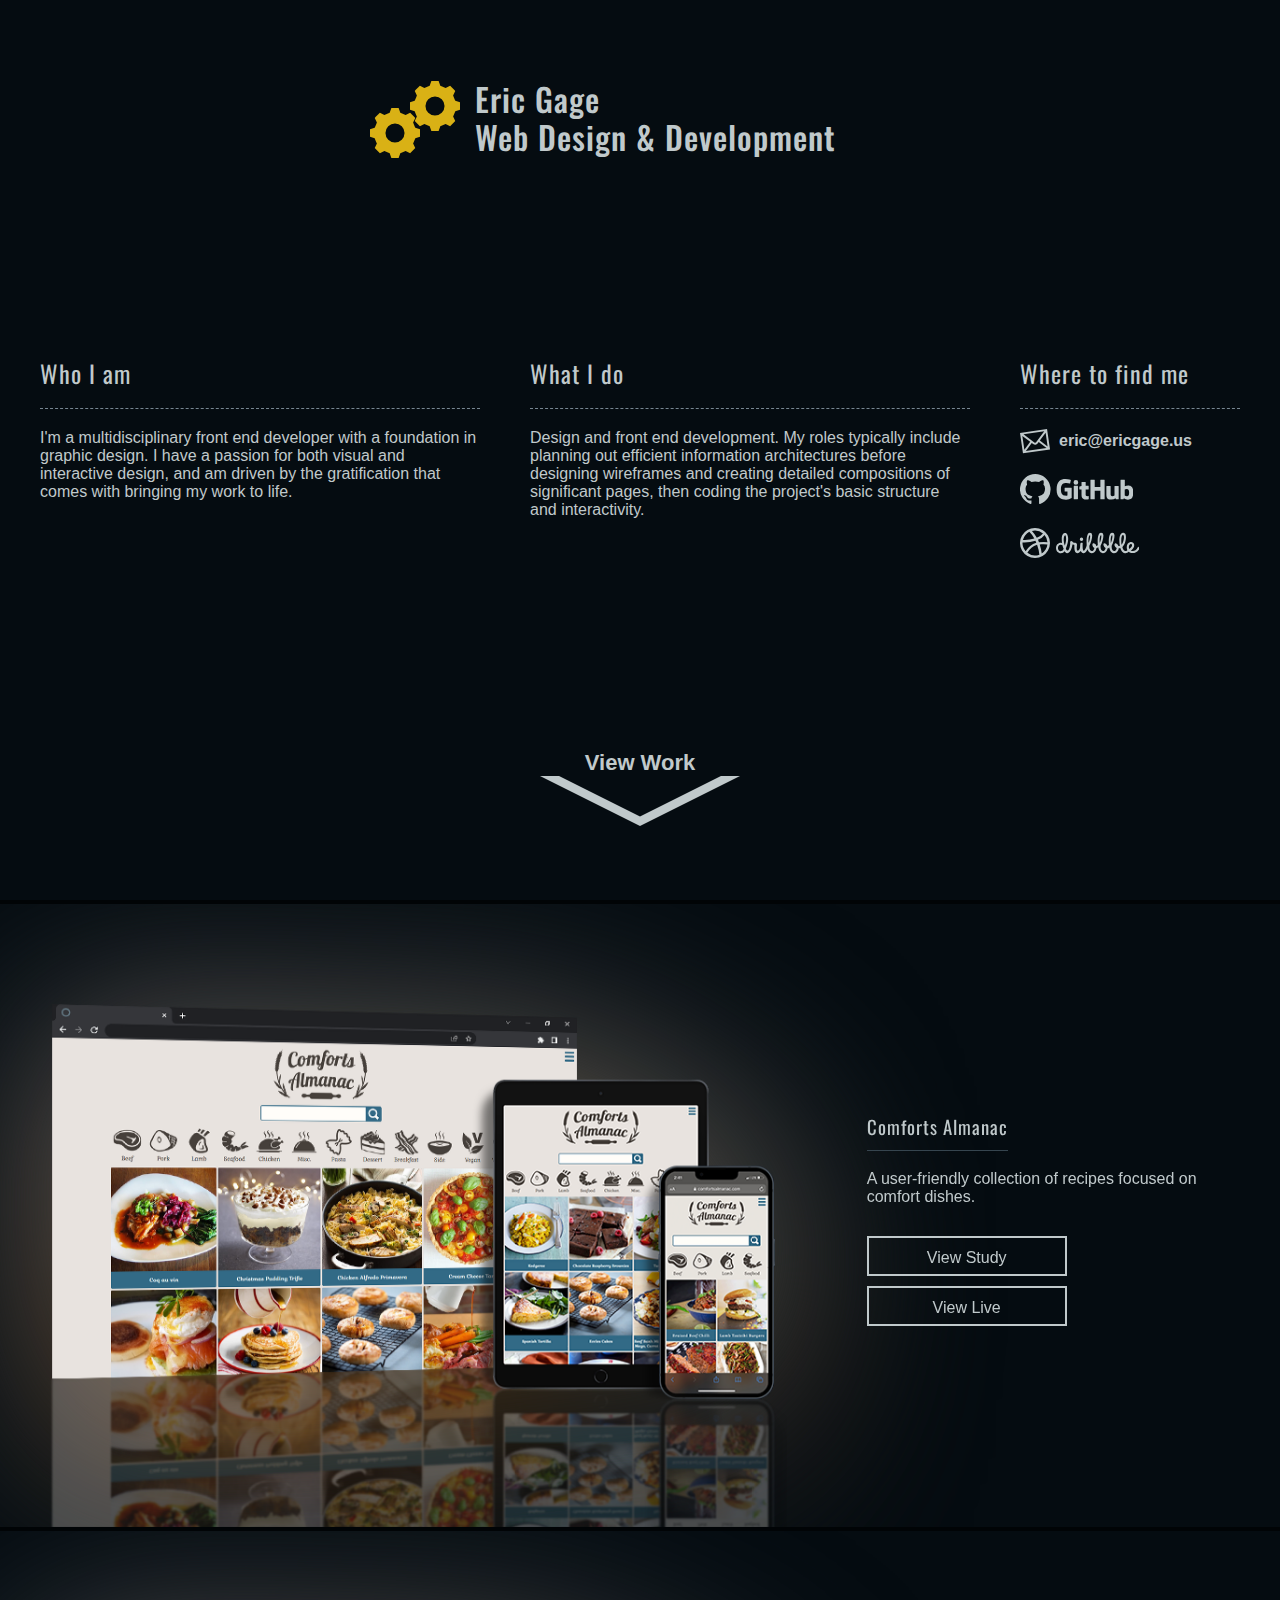
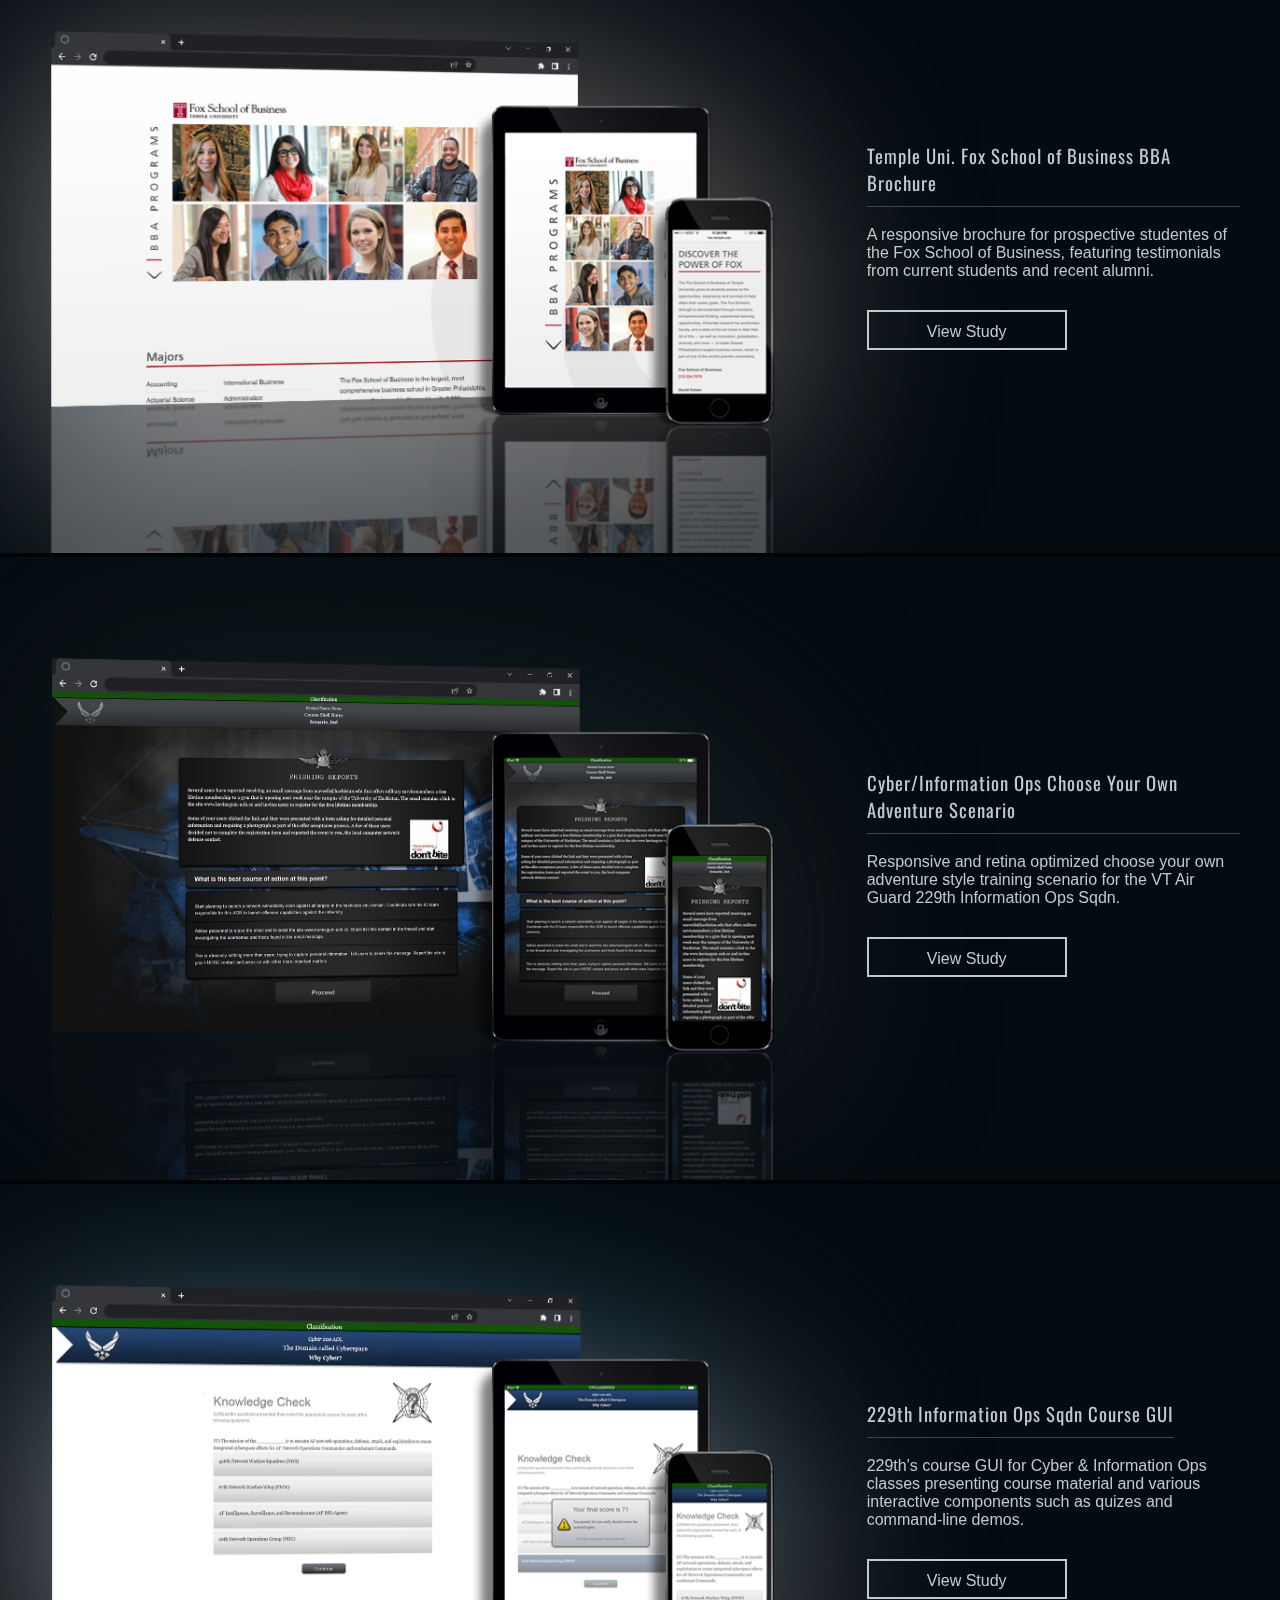
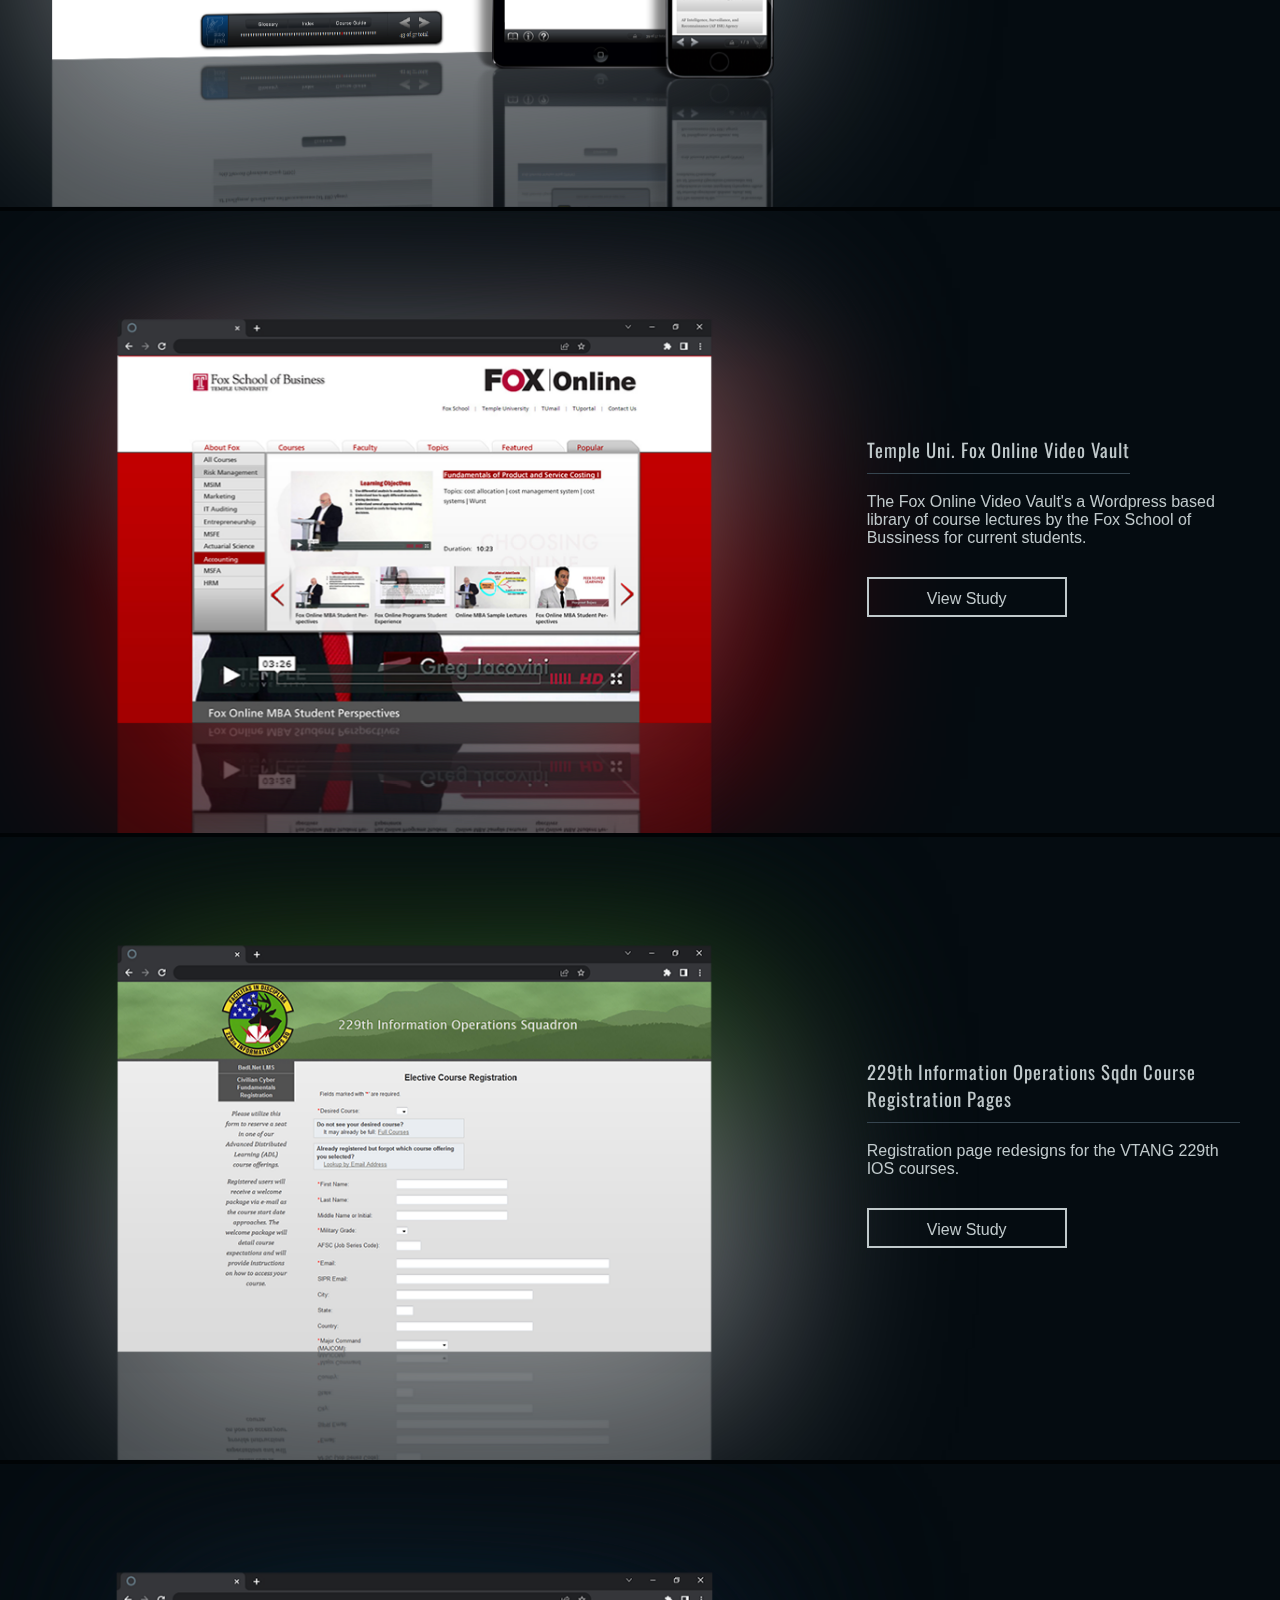
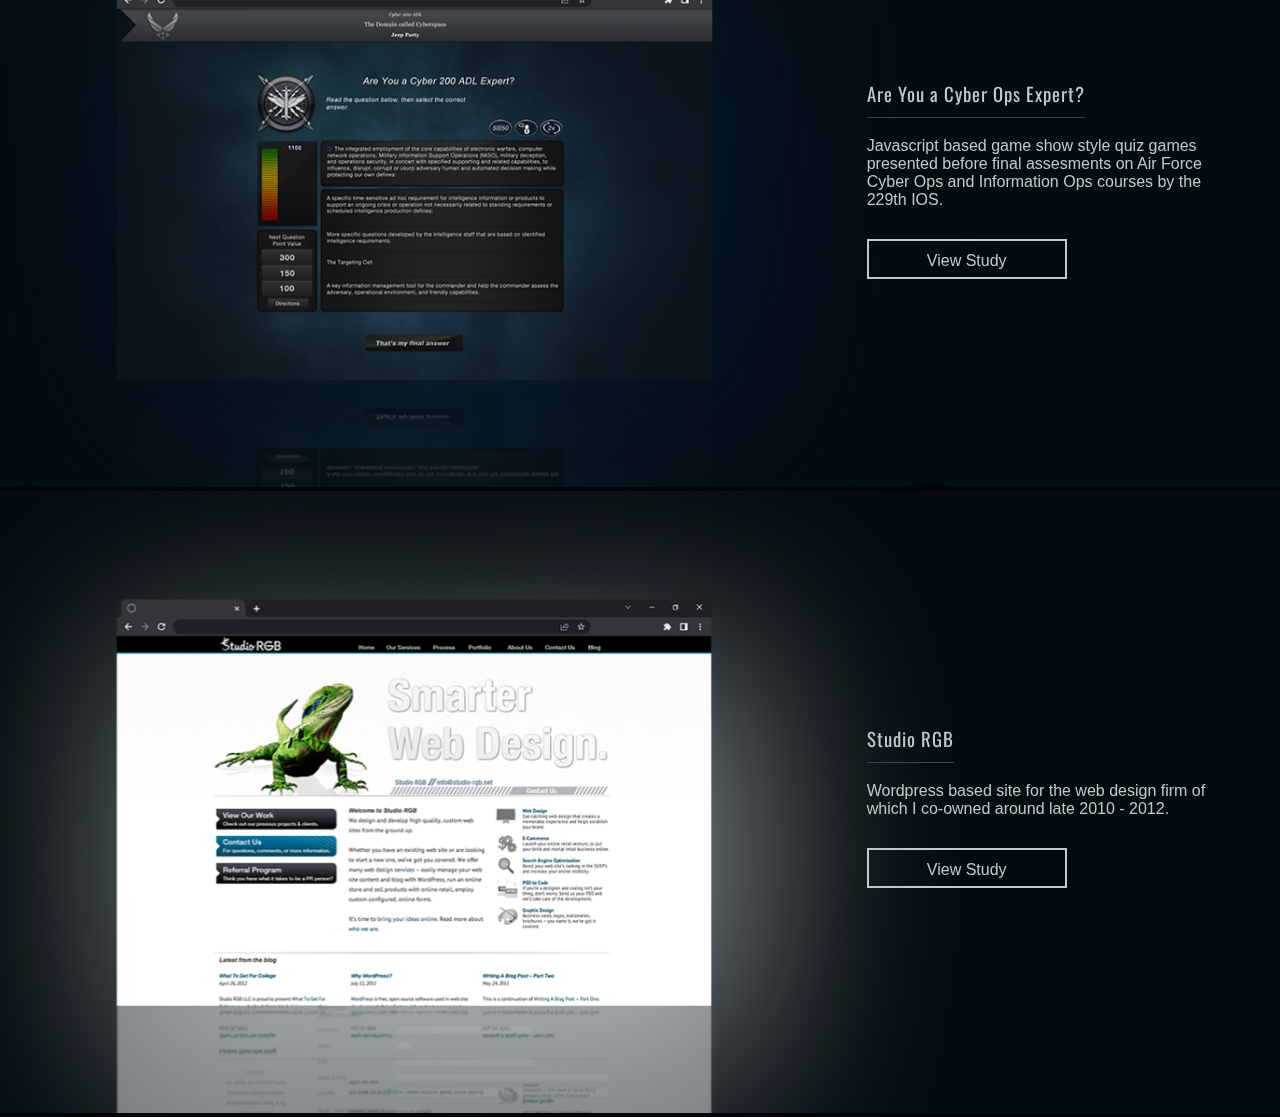
==== index.html @ 97e51f41 "various minor css" ====
<!DOCTYPE html>
<html lang="en">
    <head>
        <meta charset="UTF-8">
        <title>Eric Gage - UI Design & Development</title>
        <meta name="description" content="UI Design & Development">
        <link rel="stylesheet" href="styles.css">
        <meta name="viewport" content="width=device-width">
        <link rel="preconnect" href="https://fonts.googleapis.com">
        <link rel="preconnect" href="https://fonts.gstatic.com" crossorigin>
        <link href="https://fonts.googleapis.com/css2?family=Oswald:wght@400;500&Poppins:ital,wght@0,100;0,200;0,300;0,400;0,500;0,600;0,700;0,800;0,900;1,100;1,200;1,300;1,400;1,500;1,600;1,700;1,800;1,900&family=Yantramanav:wght@100;300;400&display=swap" rel="stylesheet">
    </head>
    <body class="home">
        <div class="header">
            <a href="index.html">
                <svg class="gear" xmlns="http://www.w3.org/2000/svg" viewBox="0 0 60 60"><path class="gear_A" d="M54.38,23.63c-1.05-2.54-1.59-3.82-2.64-6.36l2.56-5.39c-3.08-3.09-3.09-3.1-6.18-6.18L42.73,8.26,36.37,5.62,34.37,0H25.63l-2,5.62L17.27,8.26,11.88,5.7C8.79,8.78,8.78,8.79,5.7,11.88l2.56,5.39c-1,2.54-1.59,3.82-2.64,6.36L0,25.63v8.74l5.62,2c1,2.54,1.59,3.82,2.64,6.36L5.7,48.12l6.18,6.18,5.39-2.56,6.36,2.64,2,5.62h8.74l2-5.62,6.36-2.64,5.39,2.56,6.18-6.18-2.56-5.39c1-2.54,1.59-3.82,2.64-6.36l5.62-2V25.63ZM30,41.45A11.45,11.45,0,1,1,41.45,30,11.45,11.45,0,0,1,30,41.45Z"/></svg>
                <svg class="gear" xmlns="http://www.w3.org/2000/svg" viewBox="0 0 60 60"><path class="gear_B" d="M54.38,23.63c-1.05-2.54-1.59-3.82-2.64-6.36l2.56-5.39c-3.08-3.09-3.09-3.1-6.18-6.18L42.73,8.26,36.37,5.62,34.37,0H25.63l-2,5.62L17.27,8.26,11.88,5.7C8.79,8.78,8.78,8.79,5.7,11.88l2.56,5.39c-1,2.54-1.59,3.82-2.64,6.36L0,25.63v8.74l5.62,2c1,2.54,1.59,3.82,2.64,6.36L5.7,48.12l6.18,6.18,5.39-2.56,6.36,2.64,2,5.62h8.74l2-5.62,6.36-2.64,5.39,2.56,6.18-6.18-2.56-5.39c1-2.54,1.59-3.82,2.64-6.36l5.62-2V25.63ZM30,41.45A11.45,11.45,0,1,1,41.45,30,11.45,11.45,0,0,1,30,41.45Z"/></svg>
                <h1>Eric Gage <br>Web Design &amp; Development</h1>
            </a>
        </div>
        <div class="initial-view">
            <div class="intro">
                <div>
                    <h2>Who I am</h2>
                    <p>I'm a multidisciplinary front end developer with a foundation in graphic design. I have a passion for both visual and interactive design, and am driven by the gratification that comes with bringing my work to life.</p>
                </div>
                <div>
                    <h2>What I do</h2>
                    <p>Design and front end development. My roles typically include planning out efficient information architectures before designing wireframes and creating detailed compositions of significant pages, then coding the project's basic structure and interactivity.</p>
                </div>
                <div class="contact">
                    <h2>Where to find me</h2>
                    <a href="#" class="mail-link"><svg class="mail-icon" xmlns="http://www.w3.org/2000/svg" viewBox="0 0 49.86 40.42"><path d="M50,38.7,5.05,45.24.12,11.35,45.05,4.82,50,38.7ZM9.91,41.33l34.29-5-13-9.91-1.83,2.46a5.18,5.18,0,0,1-3.43,2h0a5.21,5.21,0,0,1-3.86-1L19.61,28,9.91,41.33ZM4,16.27,7.4,39.4l9.68-13.27L4,16.27Zm29.08,7.61,12.94,9.89L42.73,10.91l-9.61,13ZM5.9,13.71,24,27.4a2,2,0,0,0,1.51.34h0A2,2,0,0,0,26.87,27L40.44,8.69l-34.54,5Z" transform="translate(-0.12 -4.82)"/></svg><span>eric@ericgage.us</span></a>
                    <a href=""#><svg class="github-icon" xmlns="http://www.w3.org/2000/svg" viewBox="0 0 185.72 49.17"><path class="cls-1" d="M84.21,22.55H73.65a.49.49,0,0,0-.49.5v5.16a.5.5,0,0,0,.49.5h4.12v6.41a12.25,12.25,0,0,1-3.48.32c-3,0-7.24-1.1-7.24-10.38s4.39-10.49,8.52-10.49a16.81,16.81,0,0,1,6.08.93.5.5,0,0,0,.59-.48l1.18-5a.45.45,0,0,0-.19-.39C82.83,9.36,80.41,8,74.29,8,67.23,8,60,11,60,25.43S68.28,42,75.26,42a17.21,17.21,0,0,0,9.29-2.47.43.43,0,0,0,.16-.37V23.05A.5.5,0,0,0,84.21,22.55Z"/><path class="cls-1" d="M138.66,9.73a.49.49,0,0,0-.49-.5h-5.95a.49.49,0,0,0-.49.5V21.22h-9.27V9.73a.49.49,0,0,0-.49-.5h-6a.49.49,0,0,0-.49.5V40.86a.49.49,0,0,0,.49.49h6a.49.49,0,0,0,.49-.49V27.54h9.27V40.86a.49.49,0,0,0,.49.49h6a.49.49,0,0,0,.49-.49Z"/><path class="cls-1" d="M95.44,13.81a3.84,3.84,0,1,0-3.84,3.88A3.85,3.85,0,0,0,95.44,13.81Z"/><path class="cls-1" d="M95,34.29V19.92a.49.49,0,0,0-.49-.49H88.59a.56.56,0,0,0-.51.55V40.56c0,.61.37.79.86.79h5.34c.59,0,.73-.29.73-.79Z"/><path class="cls-1" d="M161.27,19.47h-5.9a.5.5,0,0,0-.49.5V35.23a6.66,6.66,0,0,1-3.63,1.1c-2.13,0-2.7-1-2.7-3V20a.5.5,0,0,0-.49-.5h-6a.5.5,0,0,0-.49.5V34.29c0,6.19,3.45,7.7,8.2,7.7a13.84,13.84,0,0,0,7-2.15,11.77,11.77,0,0,0,.22,1.27.51.51,0,0,0,.43.27l3.81,0a.49.49,0,0,0,.49-.49V20A.5.5,0,0,0,161.27,19.47Z"/><path class="cls-1" d="M177.4,18.77a11.07,11.07,0,0,0-5.63,1.5V9.73a.49.49,0,0,0-.49-.5h-6a.49.49,0,0,0-.49.5V40.86a.49.49,0,0,0,.49.49h4.14a.5.5,0,0,0,.44-.26,10.17,10.17,0,0,0,.25-1.44A10.64,10.64,0,0,0,177.19,42c5.42,0,8.53-2.75,8.53-12.35S180.76,18.77,177.4,18.77Zm-2.33,17.54a7.05,7.05,0,0,1-3.43-1V25.46a7.86,7.86,0,0,1,3.05-1c2.13-.19,4.17.45,4.17,5.52C178.86,35.34,177.94,36.4,175.07,36.31Z"/><path class="cls-1" d="M112.11,19.42h-4.46V13.53c0-.23-.11-.34-.37-.34h-6.08q-.36,0-.36.33v6.1l-3.26.79a.5.5,0,0,0-.35.48v3.82a.49.49,0,0,0,.49.5h3.12v9.21c0,6.84,4.79,7.51,8,7.51a13.48,13.48,0,0,0,3.54-.58.46.46,0,0,0,.28-.45V36.69a.5.5,0,0,0-.5-.49c-.26,0-.92.1-1.61.1-2.19,0-2.93-1-2.93-2.34V25.21h4.46a.49.49,0,0,0,.49-.5V19.92A.49.49,0,0,0,112.11,19.42Z"/><path class="cls-2" d="M25,0a25.23,25.23,0,0,0-7.91,49.12c1.24.25,1.7-.55,1.7-1.21s0-2.59,0-4.68c-7,1.51-8.41-3-8.41-3-1.12-2.92-2.78-3.67-2.78-3.67C5.3,35,7.75,35,7.75,35A5.26,5.26,0,0,1,11.6,37.6c2.24,3.84,5.84,2.75,7.29,2.09a5.38,5.38,0,0,1,1.57-3.38c-5.55-.59-11.39-2.76-11.39-12.44a9.89,9.89,0,0,1,2.57-6.76,9.15,9.15,0,0,1,.25-6.68S14,9.76,18.76,13a24,24,0,0,1,12.51,0c4.77-3.26,6.88-2.59,6.88-2.59a9.15,9.15,0,0,1,.25,6.68A9.66,9.66,0,0,1,41,23.87c0,9.68-5.84,11.81-11.44,12.44A5.94,5.94,0,0,1,31.23,41c0,3.38,0,6.09,0,6.93,0,.66.46,1.46,1.7,1.21A25.23,25.23,0,0,0,25,0Z"/></svg></a>
                    <a href="#"><svg class="dribbble-icon" xmlns="http://www.w3.org/2000/svg" viewBox="0 0 199.16 50"><path d="M197.69,31.54c-.43-.31-.77-.35-1.05.24-4.85,10.49-13,5.25-12.2,5.71,1.82-.83,6.58-4.64,5.86-9.92-.43-3.22-3.19-4.65-6.14-4.13-5.13.89-7,6.42-6,11.32a9.42,9.42,0,0,0,.77,2.21c-5.78,4.72-8.09-4.21-8.36-5.28,0-.06,4.48-3.79,5.73-12.7,1.31-9.32-1.67-11-4.71-11-5.64.1-7.16,11.87-5.12,21.67a6.13,6.13,0,0,1-2.25.53c-.92-2.9-4.86-5.44-5.89-4.46-2.57,2.45.63,7.24,2.89,7.61-1.35,8.35-9.83,6.28-8.25-4.17,2.75-5.12,4.86-12.75,4.47-17.34a3.88,3.88,0,0,0-4.06-3.71c-5.23.21-5.8,12-5.19,20.33a4.33,4.33,0,0,1-2.47,1.62c-.5-2.81-5-5.65-6.11-4.28-2,2.54,1.47,7.08,3.11,7.39-1.35,8.34-9.83,6.28-8.25-4.18,2.76-5.11,4.86-12.73,4.49-17.32A3.89,3.89,0,0,0,134.85,8c-5.24.21-5.8,12-5.19,20.33A4.26,4.26,0,0,1,127.1,30c-.07-3.66-4.63-5.32-5.73-4.16-1.94,2.08.45,6.35,2.67,7.39-1.36,8.34-9.83,6.28-8.26-4.18,2.75-5.11,4.87-12.74,4.48-17.34A3.86,3.86,0,0,0,116.21,8c-5.23.21-5.65,12.57-5,20.93-1.72,7.39-7.51,16.61-6.75-1.88.07-1.29.15-1.78-.49-2.27s-1.59-.2-2.19-.18-.92.46-1.07,1.1a28.36,28.36,0,0,0-.5,5.5,9.79,9.79,0,0,1-.52,2.93c-.4,1.42-2.67,4-3.91,3.56-1.73-.6-1.16-5.46-.84-8.81.27-2.64-.59-3.82-2.79-4.25A27,27,0,0,1,88.69,24c-1.28-.41-1.56-2.82-4.27-2-1.49.44-.54,3.58-.89,5.92-1.76,11.46-5.4,11.77-7.1,6.21,7.62-18.68,2.19-26-1-26S68.37,10.34,70,24.91a5.22,5.22,0,0,0-1.87-.34c-4.8,0-8.09,3.88-8.09,8.68S63.29,42,68.1,42a7.59,7.59,0,0,0,6.35-3.28c1,1.41,2.19,3.31,4.39,3.23,6.55-.26,8.45-13.69,8.67-14.44.7.1,1.37.31,2,.41,1.07.17,1.16.6,1.13,1.67-.28,9.13,1.4,12.33,5.22,12.33,2.13,0,4-2.1,5.34-3.59,1,2,2.53,3.53,4.62,3.59,5.06.11,7-7.95,6.83-6.89-.13.83,1.64,6.83,6.86,6.86,6.45,0,7.65-7.07,7.79-8.26,0-.21,0-.24,0,0v.08a6.18,6.18,0,0,0,3.11-1.48s1.65,9.77,7.73,9.67c6.32-.12,7.52-6.53,7.67-7.78,0-.26,0-.29,0,0v0c2.44-.89,3.08-1.77,3.08-1.77s1.31,9.58,7.73,9.67c5.73.07,7.86-5.8,7.87-8.25a9.23,9.23,0,0,0,2.71-.61s2.09,8.37,7.95,8.8c2.75.21,4.82-1.55,6-2.35,2.76,2.25,12,5.1,17.78-4.76.84-1.4-.93-3.08-1.25-3.29ZM67.87,38.7c-2.81,0-4.61-2.6-4.61-5.4s1.65-5.4,4.46-5.4a3.76,3.76,0,0,1,3,1c.18.7.68,2.32.93,3.06.33,1,.73,1.83,1.12,2.74A5,5,0,0,1,67.87,38.7ZM74.71,29c-.12-.19-.09-.07-.23-.25a27.57,27.57,0,0,1-1.62-8.08c-.13-4,.54-8.73,2.52-8.73C76.72,11.91,78.14,21.46,74.71,29Zm39.57-4.18c-.31-2.38-.33-13,2.22-12.71C117.91,12.64,115.6,22.67,114.28,24.79Zm18.63,0c-.31-2.38-.32-13,2.22-12.71C136.54,12.64,134.24,22.67,132.91,24.79Zm18.49.15c-.31-2.38-.33-13,2.21-12.71C155,12.78,152.72,22.82,151.4,24.94Zm20.4-13.5c2.34-.24,2.23,10-2.44,16.37C168.75,25.49,167.83,12.24,171.8,11.44Zm9.82,21.93c-.75-3.79,1.19-6.27,3.18-6.54A1.76,1.76,0,0,1,186.7,28c.33,1.59,0,4-4.52,6.94A7,7,0,0,1,181.62,33.37Zm-79.1-11.69a2.88,2.88,0,1,0-2.89-2.88A2.88,2.88,0,0,0,102.52,21.68Z"/><path d="M0,25A24.52,24.52,0,0,1,3.35,12.45a24.82,24.82,0,0,1,9.1-9.1A24.52,24.52,0,0,1,25,0,24.52,24.52,0,0,1,37.55,3.35a24.82,24.82,0,0,1,9.1,9.1A24.52,24.52,0,0,1,50,25a24.52,24.52,0,0,1-3.35,12.55,24.82,24.82,0,0,1-9.1,9.1A24.52,24.52,0,0,1,25,50a24.52,24.52,0,0,1-12.55-3.35,24.82,24.82,0,0,1-9.1-9.1A24.52,24.52,0,0,1,0,25Zm4.15,0A20.17,20.17,0,0,0,9.4,38.75,28.57,28.57,0,0,1,17,29.8a24.88,24.88,0,0,1,10.15-5.35c-.5-1.17-1-2.22-1.45-3.15A60.82,60.82,0,0,1,7.1,24.05c-1.3,0-2.27,0-2.9-.05,0,.13,0,.3,0,.5S4.15,24.87,4.15,25Zm.65-5.15c.73.07,1.82.1,3.25.1A54.86,54.86,0,0,0,23.9,17.7,50.63,50.63,0,0,0,15.55,6.45,20.33,20.33,0,0,0,8.77,12,21.44,21.44,0,0,0,4.8,19.85Zm7.45,21.6a20.43,20.43,0,0,0,20.1,3,73.74,73.74,0,0,0-3.9-16.55A21.29,21.29,0,0,0,19.18,33,28.29,28.29,0,0,0,12.25,41.45ZM19.9,4.85A53.25,53.25,0,0,1,28.05,16.2,25,25,0,0,0,38.3,9,20.27,20.27,0,0,0,25,4.15,19.06,19.06,0,0,0,19.9,4.85Zm10,14.9c.5,1.07,1.07,2.42,1.7,4.05q3.71-.35,8.05-.35,3.1,0,6.15.15a20.09,20.09,0,0,0-4.9-12.1Q37.6,16.35,29.85,19.75ZM32.8,27.3a71.72,71.72,0,0,1,3.45,15.2A20.9,20.9,0,0,0,42.7,36a20.12,20.12,0,0,0,3-8.65q-3.64-.26-6.65-.25C37.22,27.05,35.13,27.13,32.8,27.3Z"/></svg></a>
                </div>
            </div>
            <a class="see-work-btn" href="#projects-container"><span>View Work</span>
                <svg class="arrow" xmlns="http://www.w3.org/2000/svg" viewBox="0 0 200 50"><polygon points="150 15.47 100 40.47 50 15.47 19.06 0 0 0 50 25 100 50 150 25 200 0 180.94 0 150 15.47"/></svg>
            </a>
        </div>
        <div id="projects-container">
            <div class="project-container">
                <div class="project">
                    <div class="project-img-container">
                        <canvas></canvas>
                        <img src="images/thumbs/ca_thumb.png" loading="lazy">
                    </div>
                    <div class="project-details">
                        <h3>Comforts Almanac</h3>
                        <p>A user-friendly collection of recipes focused on comfort dishes.</p>
                        <a href="comforts_almanac.html" class="cta">View Study</a>
                        <a href="#" class="cta">View Live</a>
                    </div>
                </div>
            </div>
            <div class="project-container">
                <div class="project">
                    <div class="project-img-container">
                        <canvas></canvas>
                        <img src="images/thumbs/brochure_thumb.png" loading="lazy">
                    </div>
                    <div class="project-details">
                        <h3>Temple Uni. Fox School of Business BBA Brochure</h3>
                        <p>A responsive brochure for prospective studentes of the Fox School of Business, featuring testimonials from current students and recent alumni.</p>
                        <a href="#" class="cta">View Study</a>
                    </div>
                </div>
            </div>
            <div class="project-container">
                <div class="project">
                    <div class="project-img-container">
                        <canvas></canvas>
                        <img src="images/thumbs/scenario_thumb.png" loading="lazy">
                    </div>
                    <div class="project-details">
                        <h3>Cyber/Information Ops Choose Your Own Adventure Scenario</h3>
                        <p>Responsive and retina optimized choose your own adventure style training scenario for the VT Air Guard 229th Information Ops Sqdn.</p>
                        <a href="#" class="cta">View Study</a>
                    </div>
                </div>
            </div>
            <div class="project-container">
                <div class="project">
                    <div class="project-img-container">
                        <canvas></canvas>
                        <img src="images/thumbs/kc_thumb.png" loading="lazy">
                    </div>
                    <div class="project-details">
                        <h3>229th Information Ops Sqdn Course GUI</h3>
                        <p>229th's course GUI for Cyber &amp; Information Ops classes presenting course material and various interactive components such as quizes and command-line demos.</p>
                        <a href="#" class="cta">View Study</a>
                    </div>
                </div>
            </div>
            <div class="project-container">
                <div class="project">
                    <div class="project-img-container">
                        <canvas></canvas>
                        <img src="images/thumbs/vault_thumb.png" loading="lazy">
                    </div>
                    <div class="project-details">
                        <h3>Temple Uni. Fox Online Video Vault</h3>
                        <p>The Fox Online Video Vault's a Wordpress based library of course lectures by the Fox School of Bussiness for current students.</p>
                        <a href="#" class="cta">View Study</a>
                    </div>
                </div>
            </div>
            <div class="project-container">
                <div class="project">
                    <div class="project-img-container">
                        <canvas></canvas>
                        <img src="images/thumbs/cr_thumb.png" loading="lazy">
                    </div>
                    <div class="project-details">
                        <h3>229th Information Operations Sqdn Course Registration Pages</h3>
                        <p>Registration page redesigns for the VTANG 229th IOS courses.</p>
                        <a href="#" class="cta">View Study</a>
                    </div>
                </div>
            </div>
            <div class="project-container">
                <div class="project">
                    <div class="project-img-container">
                        <canvas></canvas>
                        <img src="images/thumbs/quizgame_thumb.png" loading="lazy">
                    </div>
                    <div class="project-details">
                        <h3>Are You a Cyber Ops Expert?</h3>
                        <p>Javascript based game show style quiz games presented before final assesments on Air Force Cyber Ops and Information Ops courses by the 229th IOS.</p>
                        <a href="#" class="cta">View Study</a>
                    </div>
                </div>
            </div>
            <div class="project-container">
                <div class="project">
                    <div class="project-img-container">
                        <canvas></canvas>
                        <img src="images/thumbs/srbg_thumb.png" loading="lazy">
                    </div>
                    <div class="project-details">
                        <h3>Studio RGB</h3>
                        <p>Wordpress based site for the web design firm of which I co-owned around late 2010 - 2012.</p>
                        <a href="#" class="cta">View Study</a>
                    </div>
                </div>
            </div>
        </div>
        <script src="script.js"></script>
    </body>
</html>
---- styles.css ----
:root{
    --orange: #ee801e;
    --orange2: #dfa61f;
    --yellow: #d9b115;
    --green: #8b9f2a;
    --text-white:rgb(192, 201, 203);
}

html{
    margin: 0;
    scroll-behavior: smooth;
}

body{
    color:var(--text-white);
    background-color: rgb(5,12,17);
    margin: 0;
    font-family: 'Poppins', sans-serif;
    font-weight: 300;
}

a{
    color: var(--text-white);
    text-decoration: none;
}

.initial-view{
    min-height: 100vh;
    box-sizing: border-box;
    padding: 1px;
    position: relative;
    display: flex;
}

.header{
    max-width: 600px;
    margin: auto;
    position: absolute;
    left: calc(50% - 275px);
    top: 75px;
    z-index: 20;
}

.header a{
    display: flex;
}

.header h1{
    margin: 5px 0 0 0;
    font-size: 32px;
    line-height: 38px;
    text-align: left;
    align-self: center;
    margin-left: 10px;
    font-family: 'Oswald';
    font-weight: 500;
}

@keyframes pin-header{
    0%{transform: translateY(-60px);}
    100%{transform: translateY(0px);}
}

.pin h1{
    font-size: 20px;
    line-height: 24px;
    margin: -2px auto auto 2px;
}

div.pin{
    background-color: rgb(5,12,17);
    position: fixed;
    top: 0;
    left: 0;
    width: 100%;
    max-width: none;
    font-size: 10px;
    box-shadow: 2px 2px 3px rgba(0,0,0,.6);
    animation: pin-header;
    animation-duration: 200ms;
    animation-iteration-count: 1;
    animation-timing-function: linear;
    padding: 5px;
}

.pin .gear{
    height: 25px;
    width: 25px;
}

.pin .gear:nth-child(1){top:10px;}
.pin .gear:nth-child(2){left:-6px}

h1, h2, h3{
    font-family: 'Oswald';
    font-weight: 400;
    letter-spacing: 1px;
}

.gear{
    height: 50px;
    width: 50px;
    align-self: center;
    margin:0;
    position: relative;
}

@keyframes spin-clockwise{
    100%{transform: rotate(90deg);}
}
@keyframes spin-counter-clockwise{
    100%{transform: rotate(-90deg);}
}

.gear:nth-child(1){
    top: 17px;
    left: 5px;
}

.gear:nth-child(2){
    top: -10px;
    left: -5px;
}

.gear:nth-child(1) path{
    animation: spin-clockwise;
}
.gear:nth-child(2) path{
    animation: spin-counter-clockwise;
}

.gear:nth-child(1) path, .gear:nth-child(2) path{
    transform-origin: 30px 30px;
    fill: var(--yellow);
    animation-duration: 10s;
    animation-iteration-count: infinite;
    animation-timing-function: linear;
}

.intro{
    display: flex;
    max-width: 1200px;
    margin: auto;
    padding: 0 20px 0 20px;
}

.intro h2{
    margin-top: 0;
    border-bottom: 1px dashed rgb(119, 134, 145);
    line-height: 70px;
}

.intro > div{
    flex: 2;
    margin:0 0 0 50px;
}

.intro > div:nth-child(3){
    flex: 1;
}

.intro>div:first-child{
    margin:0;
}

.contact a{
    display: block;
    margin-top: 20px;
}

.contact a.mail-link{
    display: flex;
    align-items: center;
    font-size: 16px;
    font-weight: 600;
    margin-top: 0;
}

.github-icon, .dribbble-icon, .mail-icon{
    height: 30px;
    width: auto;
    fill: var(--text-white);
}

.mail-icon{
    height: auto;
    width: 30px;
    margin-right: 9px;
}


.see-work-btn{
    display: block;
    text-align: center;
    text-decoration: none;
    font-size: 22px;
    font-weight: 600;
    width: 200px;
    height: 100px;
    left: 50%;
    transform: translateX(-100px);
    position: absolute;
    bottom: 50px;
}

.arrow{
    fill: var(--text-white);
}

.see-work-btn:hover .arrow{
    fill: var(--yellow)
}

.cta{
    box-sizing: border-box;
    color:rgb(192, 201, 203);
    text-align: center;
    text-decoration: none;
    display: block;
    height: 40px;
    line-height: 40px;
    width: 200px;
    border:2px solid rgb(192, 201, 203);
    background-color: rgba(192, 201, 203, 0);
    transition: linear .2s;
    margin-bottom: 10px;
}

.cta:hover{
    color: rgb(15, 32, 42);
    background-color: rgba(192, 201, 203, 1);
}

/* projects */

.project-container{
    position: relative;
    overflow: hidden;
    border-bottom: 4px solid #010406;
}

.project-container:first-child{
    border-top: 4px solid #010406;
}

.project{
    display: flex;
    max-width: 1200px;
    height: auto;
    margin: auto;
    padding: 0 20px 0 20px;
}

.project-img-container{
    font-size: 0;
    padding-top: 100px;
}

canvas{
    filter:blur(100px) saturate(4);
    position: absolute;
    z-index: 1;
    opacity: .5;
}

.project-img-container img{
    position: relative;
    z-index: 2;
    width: 100%;
    max-width: 800px;
    height: auto;
}

.project-details{
    width: 400px;
    position: relative;
    z-index: 3;
    align-self: center;
    margin-left: 80px;
    box-sizing: border-box;
}

.project-details h3{
    border-bottom:1px solid rgb(54, 69, 79);
    padding-bottom: 10px;
    width: fit-content;
}

.project-details p{
    margin-bottom: 30px;
}

/* study pages */

.study-container{
    max-width: 1150px;
    margin: auto;
    padding: 90px 20px 20px 20px;
}

.study-container img{
    max-width: 100%;
}

.study-details{
    display: flex;
}

.study-details p{
    margin: 0 80px auto auto;
}

@media screen and (max-width:900px) {

    .initial-view{
        padding: 20px;
    }

    .intro{
        flex-direction: column;
        margin: 200px auto 170px auto;
    }

    .intro > div{
        margin:0;
    }


}

@media  screen and (max-width:600px) {

    .header{
        left: calc(50% - 150px);
        top: 20px;
    }

    h1{
        font-size: 28px;
        width: 200px;
        margin-left: 10px;
    }

    .pin h1{
        width: auto;
        font-size: 22px;
    }

    .intro{
        margin-top: 130px;
        padding: 0;
    }

    .contact a{
        width: fit-content;
        margin: auto auto 20px auto;
    }

    .project-container{
        border-bottom: 10px solid #010406;
    }

    .project{
        flex-direction: column;
        background-color: #050c11;
    }

    .project-img-container{
        padding: 100px auto auto auto;
    }

    canvas{
        opacity: 1;
    }

    .project-details{
        width: 100%;
        margin: 0;
        padding: 15px 15px 65px 15px;
        background-color: rgba(5,12,17, .8);
        box-shadow: 0px 20px 20px 20px rgba(0, 0, 0, .8);
    }

    .cta{
        margin: auto auto 10px auto;
    }

    .study-details{
        flex-direction: column;
    }

    .study-details p{
        margin: 0;
    }

    .study-details .links{
        margin: 30px auto 30px auto;
    }

    .study-container img{
        margin: 0 0 10px 0;
    }
}
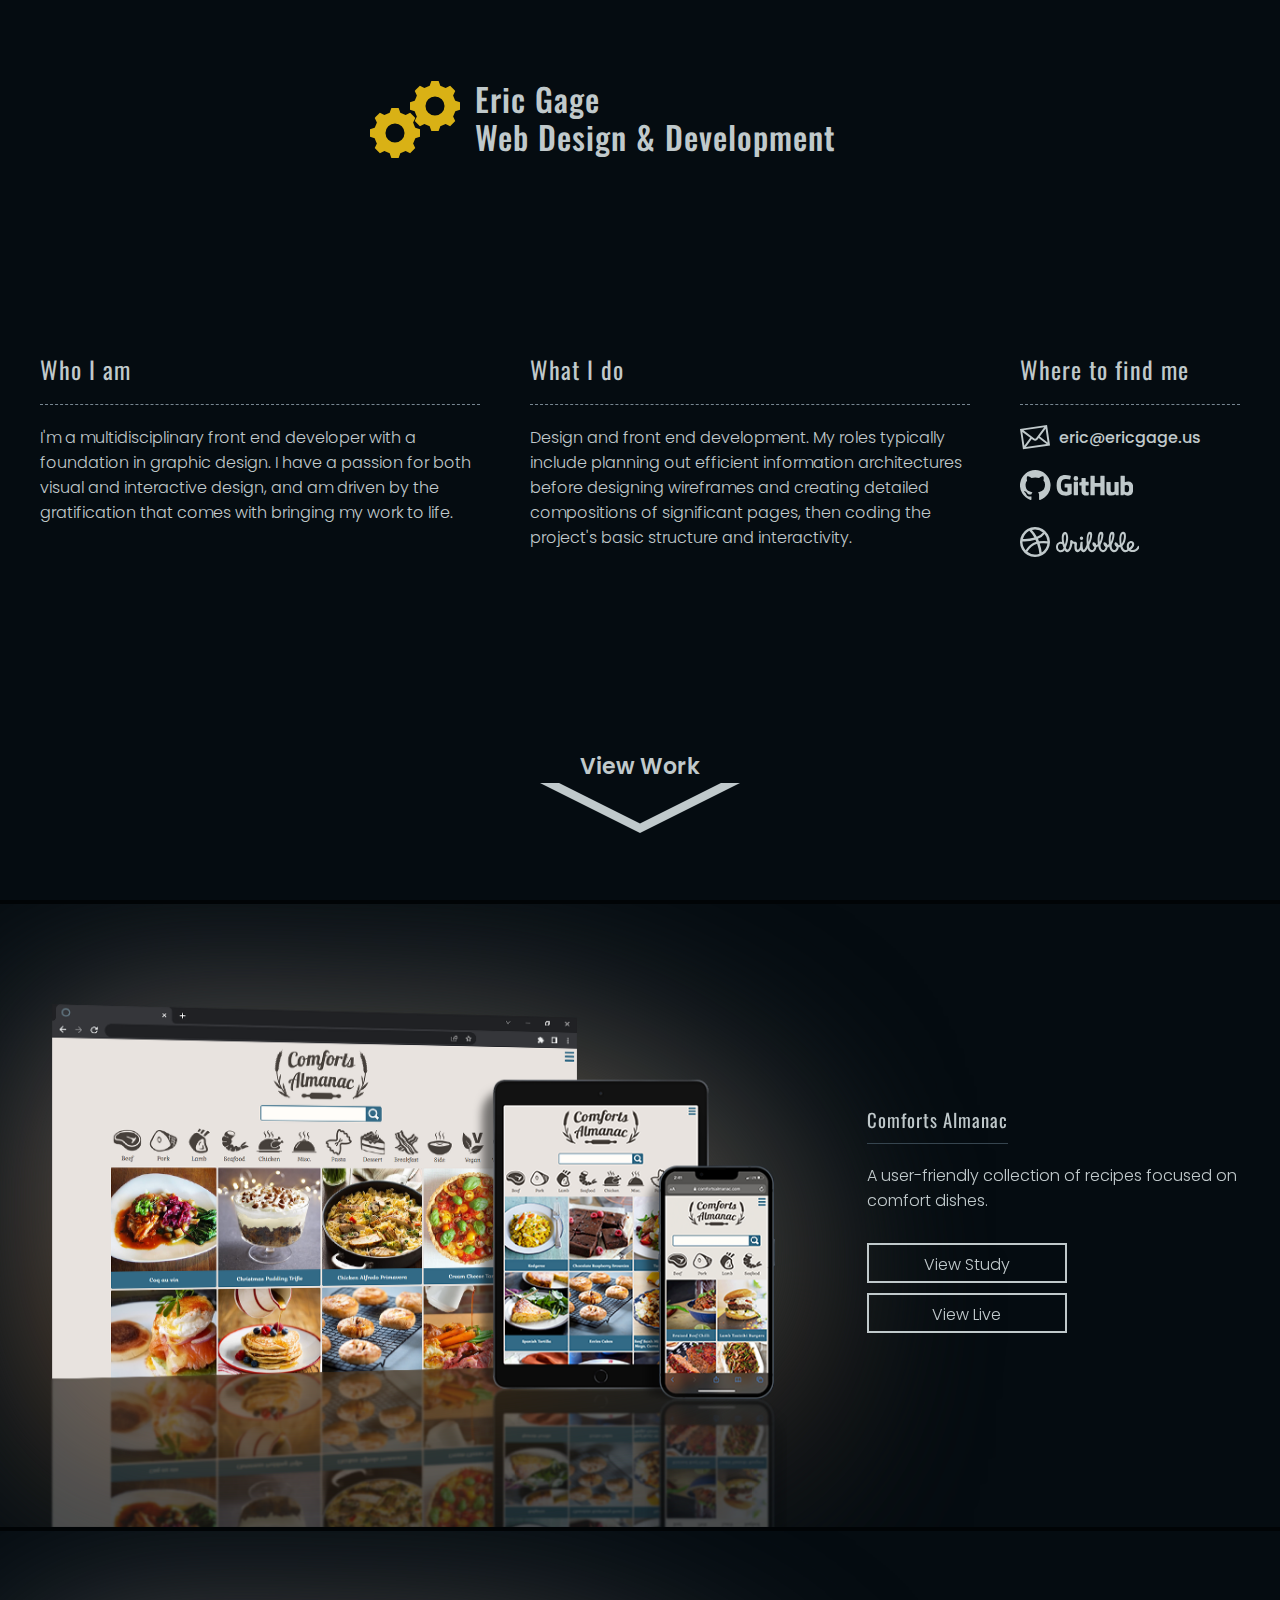
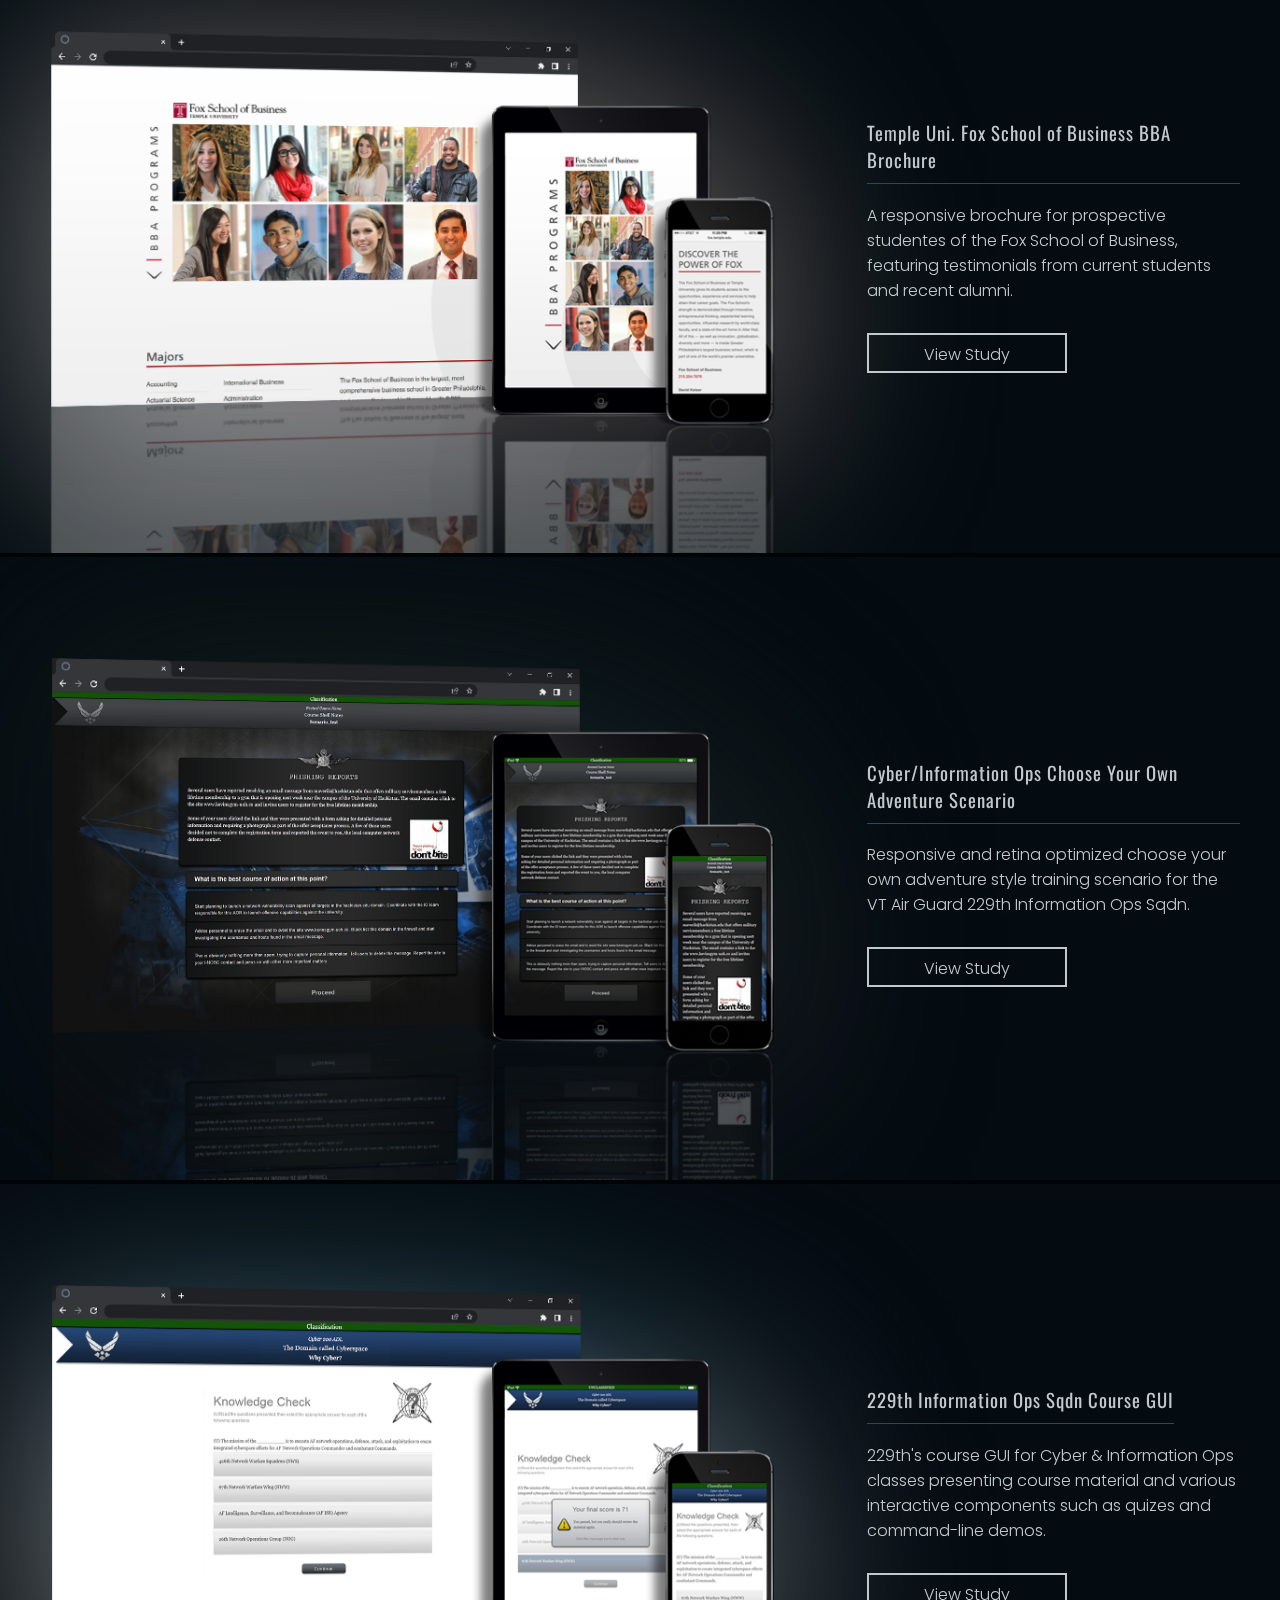
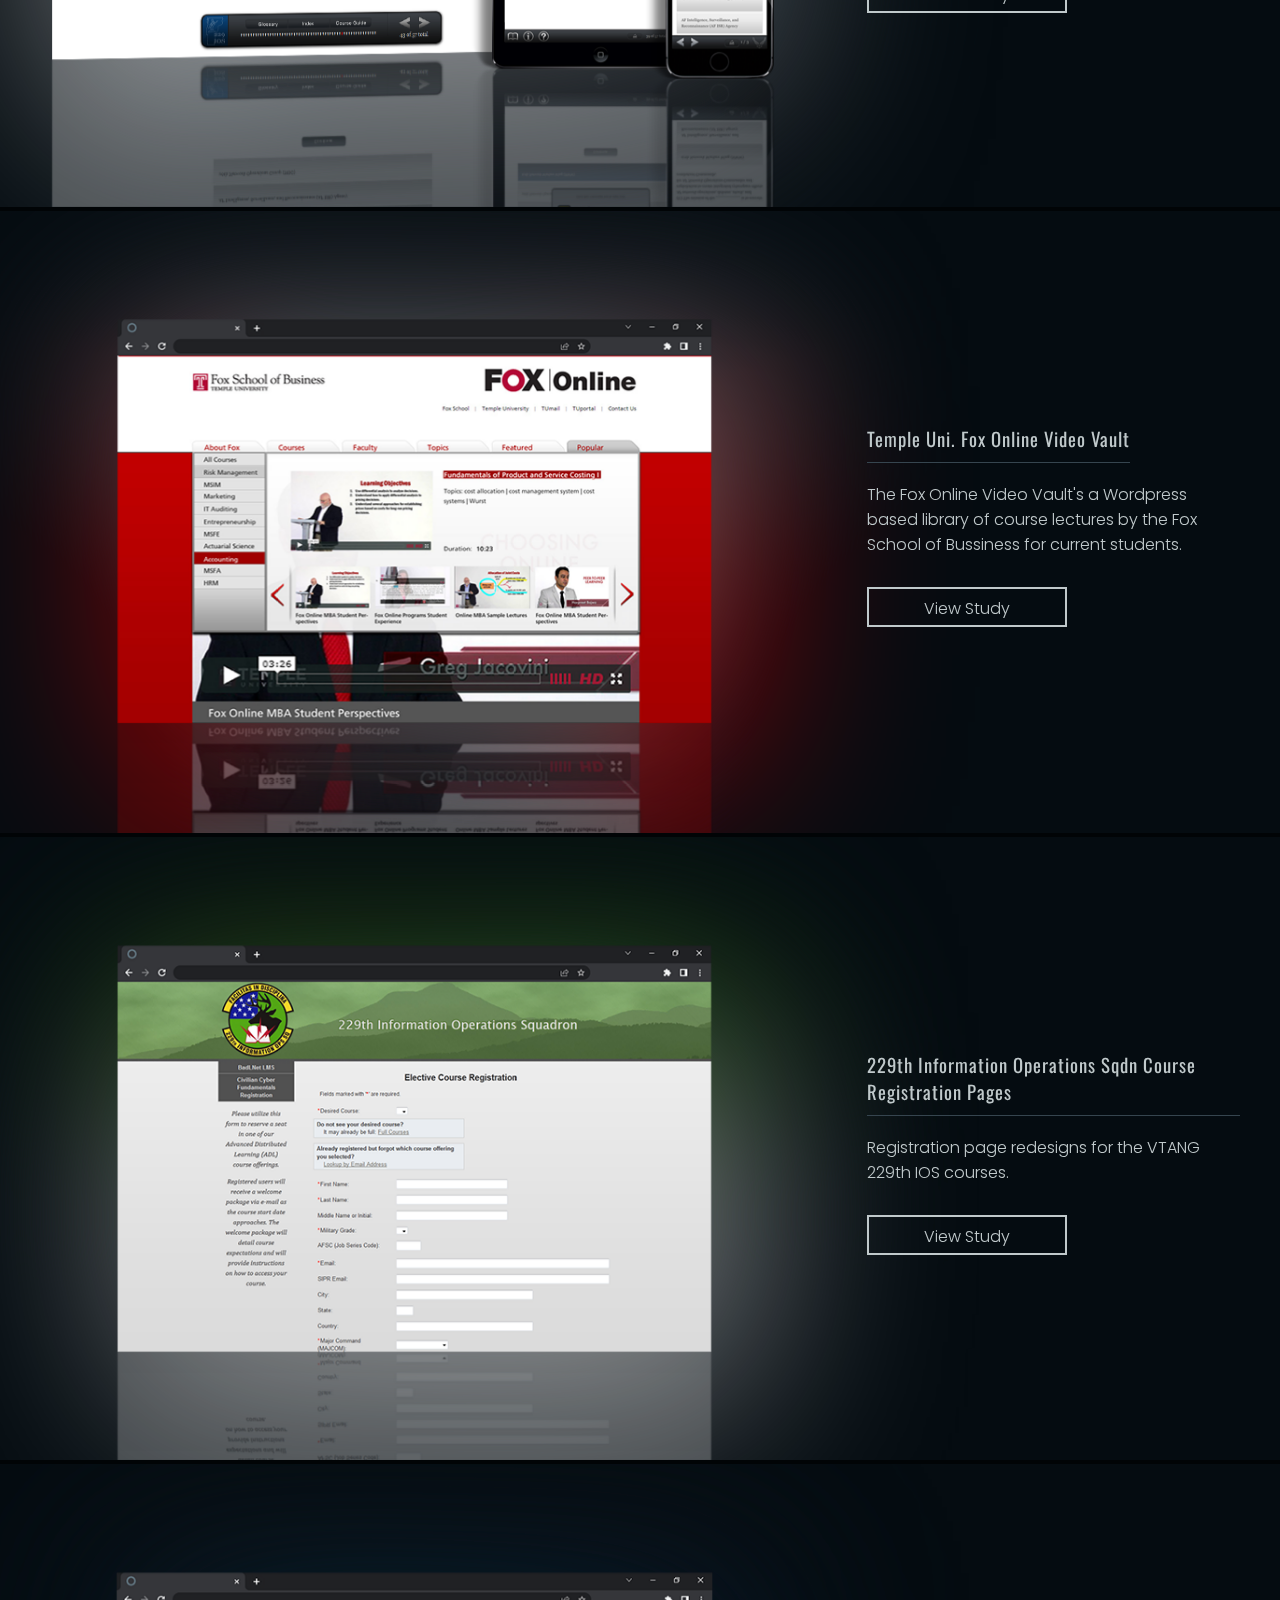
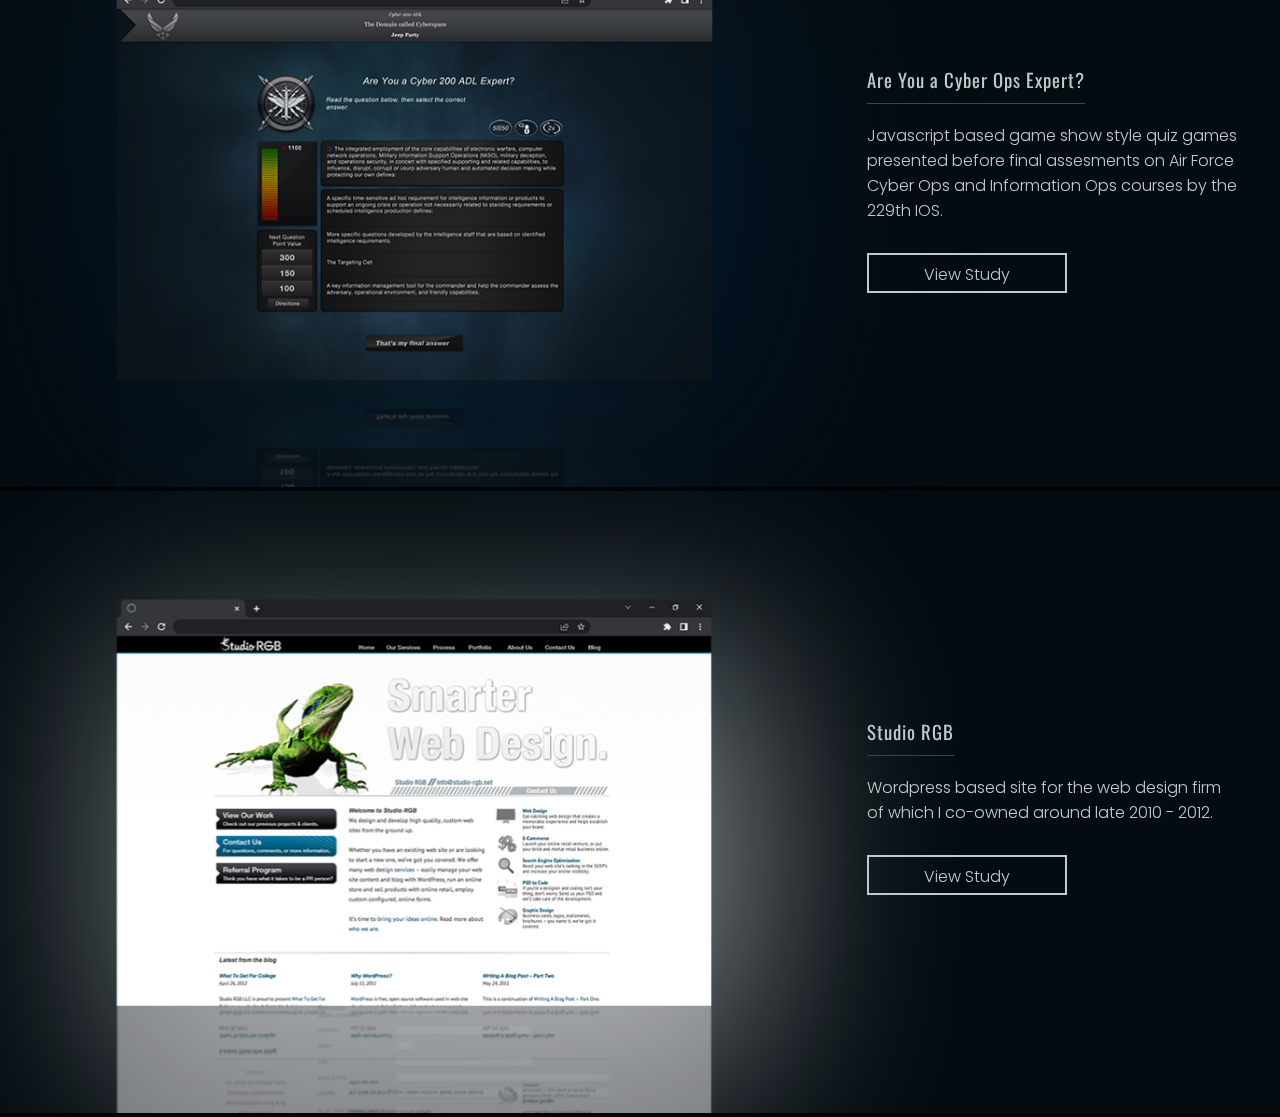
==== commit fab24132: "addded all project pages" ====
--- a/index.html
+++ b/index.html
@@ -8,7 +8,7 @@
         <meta name="viewport" content="width=device-width">
         <link rel="preconnect" href="https://fonts.googleapis.com">
         <link rel="preconnect" href="https://fonts.gstatic.com" crossorigin>
-        <link href="https://fonts.googleapis.com/css2?family=Oswald:wght@400;500&Poppins:ital,wght@0,100;0,200;0,300;0,400;0,500;0,600;0,700;0,800;0,900;1,100;1,200;1,300;1,400;1,500;1,600;1,700;1,800;1,900&family=Yantramanav:wght@100;300;400&display=swap" rel="stylesheet">
+        <link href="https://fonts.googleapis.com/css2?family=Oswald:wght@400;500&family=Poppins:wght@300;500&display=swap" rel="stylesheet">
     </head>
     <body class="home">
         <div class="header">
@@ -63,7 +63,7 @@
                     <div class="project-details">
                         <h3>Temple Uni. Fox School of Business BBA Brochure</h3>
                         <p>A responsive brochure for prospective studentes of the Fox School of Business, featuring testimonials from current students and recent alumni.</p>
-                        <a href="#" class="cta">View Study</a>
+                        <a href="bba_brochure.html" class="cta">View Study</a>
                     </div>
                 </div>
             </div>
@@ -76,7 +76,7 @@
                     <div class="project-details">
                         <h3>Cyber/Information Ops Choose Your Own Adventure Scenario</h3>
                         <p>Responsive and retina optimized choose your own adventure style training scenario for the VT Air Guard 229th Information Ops Sqdn.</p>
-                        <a href="#" class="cta">View Study</a>
+                        <a href="229_scenario.html" class="cta">View Study</a>
                     </div>
                 </div>
             </div>
@@ -89,7 +89,7 @@
                     <div class="project-details">
                         <h3>229th Information Ops Sqdn Course GUI</h3>
                         <p>229th's course GUI for Cyber &amp; Information Ops classes presenting course material and various interactive components such as quizes and command-line demos.</p>
-                        <a href="#" class="cta">View Study</a>
+                        <a href="229_course_gui.html" class="cta">View Study</a>
                     </div>
                 </div>
             </div>
@@ -102,7 +102,7 @@
                     <div class="project-details">
                         <h3>Temple Uni. Fox Online Video Vault</h3>
                         <p>The Fox Online Video Vault's a Wordpress based library of course lectures by the Fox School of Bussiness for current students.</p>
-                        <a href="#" class="cta">View Study</a>
+                        <a href="video_vault.html" class="cta">View Study</a>
                     </div>
                 </div>
             </div>
@@ -115,7 +115,7 @@
                     <div class="project-details">
                         <h3>229th Information Operations Sqdn Course Registration Pages</h3>
                         <p>Registration page redesigns for the VTANG 229th IOS courses.</p>
-                        <a href="#" class="cta">View Study</a>
+                        <a href="229_registration.html" class="cta">View Study</a>
                     </div>
                 </div>
             </div>
@@ -128,7 +128,7 @@
                     <div class="project-details">
                         <h3>Are You a Cyber Ops Expert?</h3>
                         <p>Javascript based game show style quiz games presented before final assesments on Air Force Cyber Ops and Information Ops courses by the 229th IOS.</p>
-                        <a href="#" class="cta">View Study</a>
+                        <a href="229_quiz_game.html" class="cta">View Study</a>
                     </div>
                 </div>
             </div>
@@ -141,7 +141,7 @@
                     <div class="project-details">
                         <h3>Studio RGB</h3>
                         <p>Wordpress based site for the web design firm of which I co-owned around late 2010 - 2012.</p>
-                        <a href="#" class="cta">View Study</a>
+                        <a href="srgb.html" class="cta">View Study</a>
                     </div>
                 </div>
             </div>
--- a/styles.css
+++ b/styles.css
@@ -172,7 +172,7 @@
     display: flex;
     align-items: center;
     font-size: 16px;
-    font-weight: 600;
+    font-weight: 500;
     margin-top: 0;
 }
 
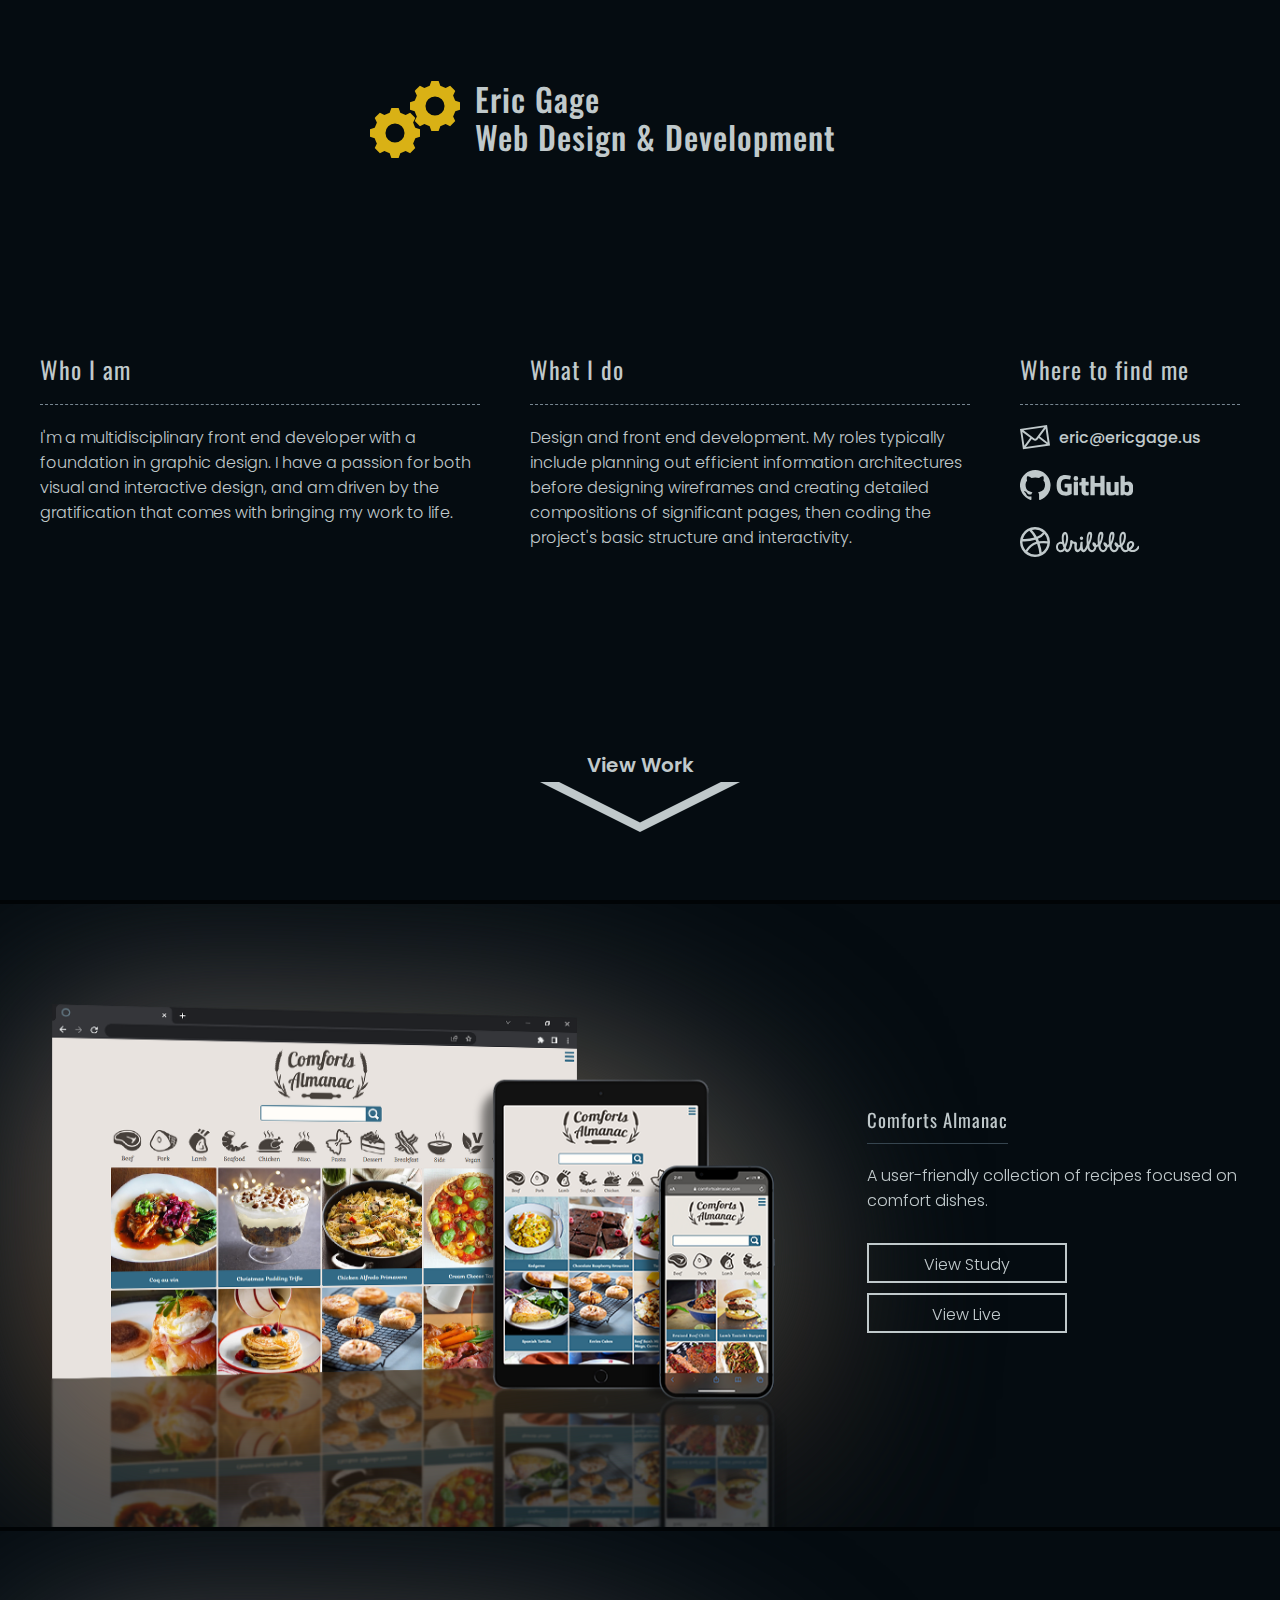
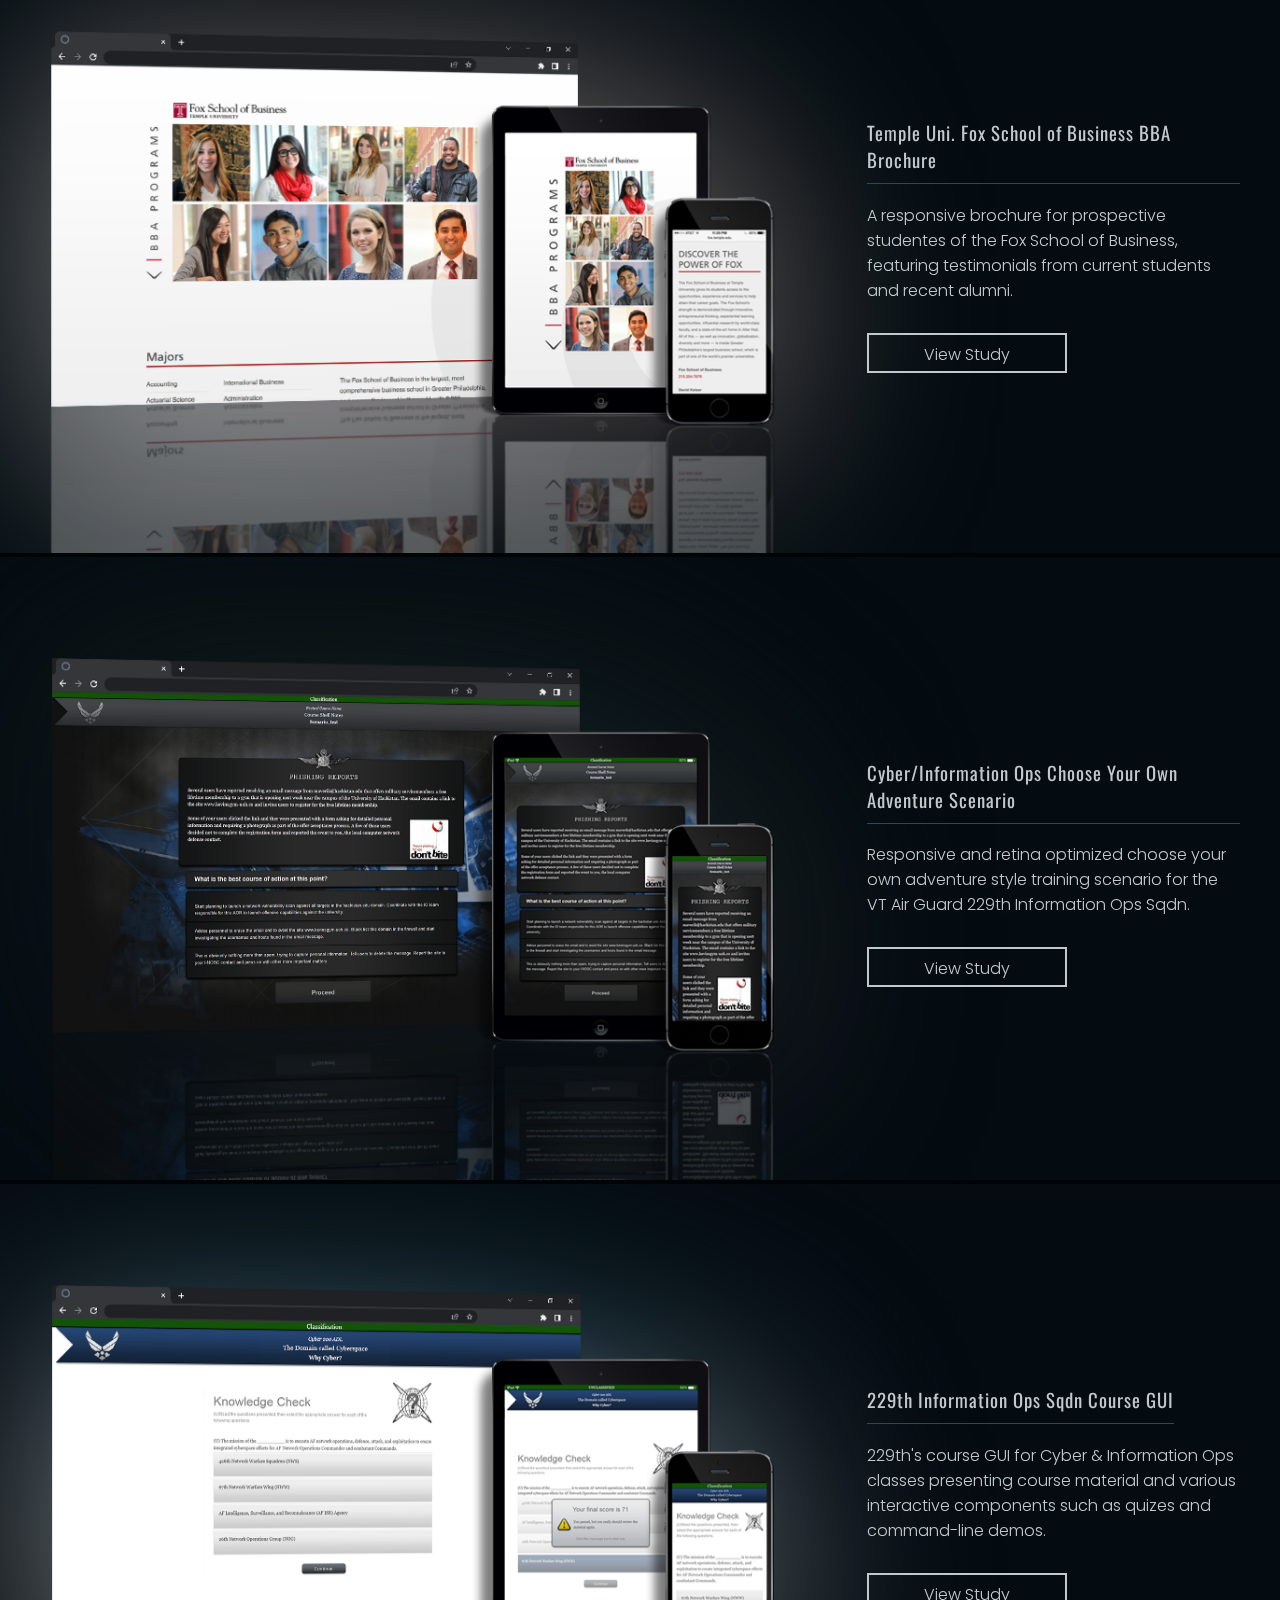
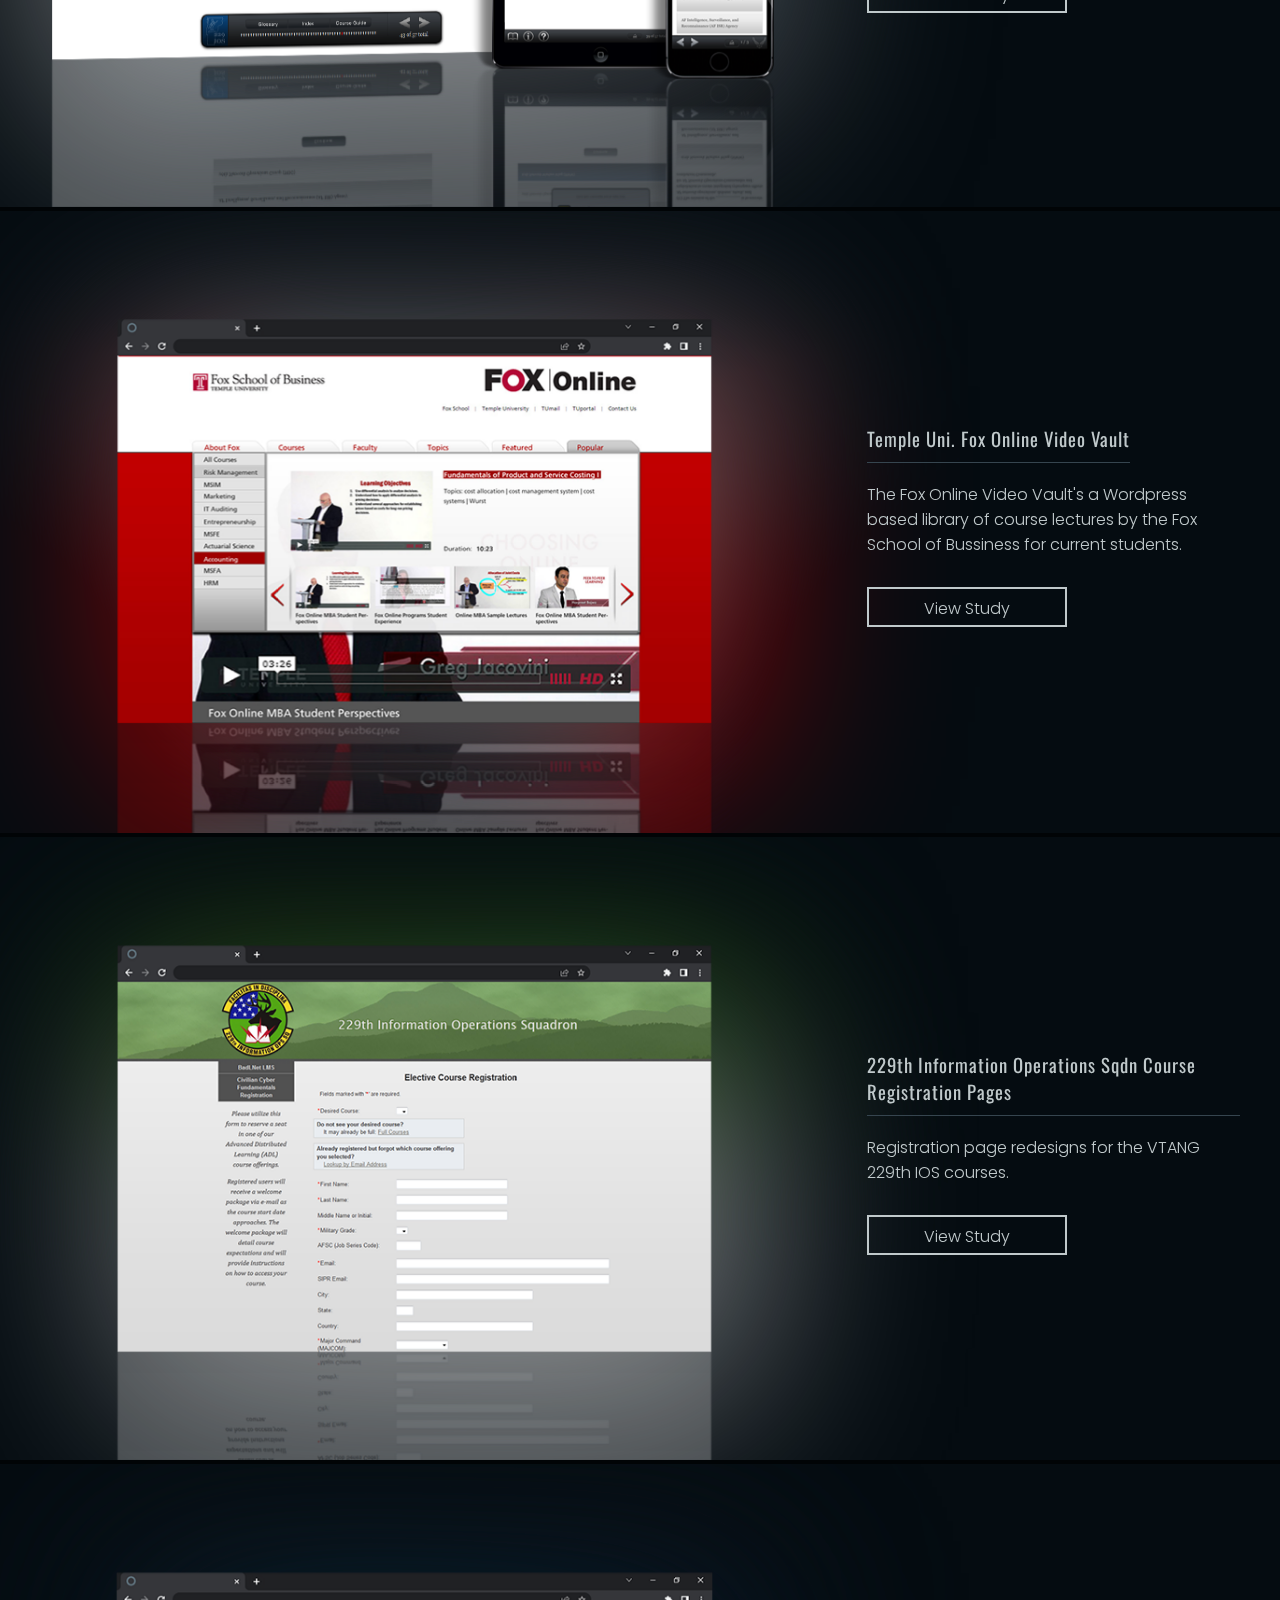
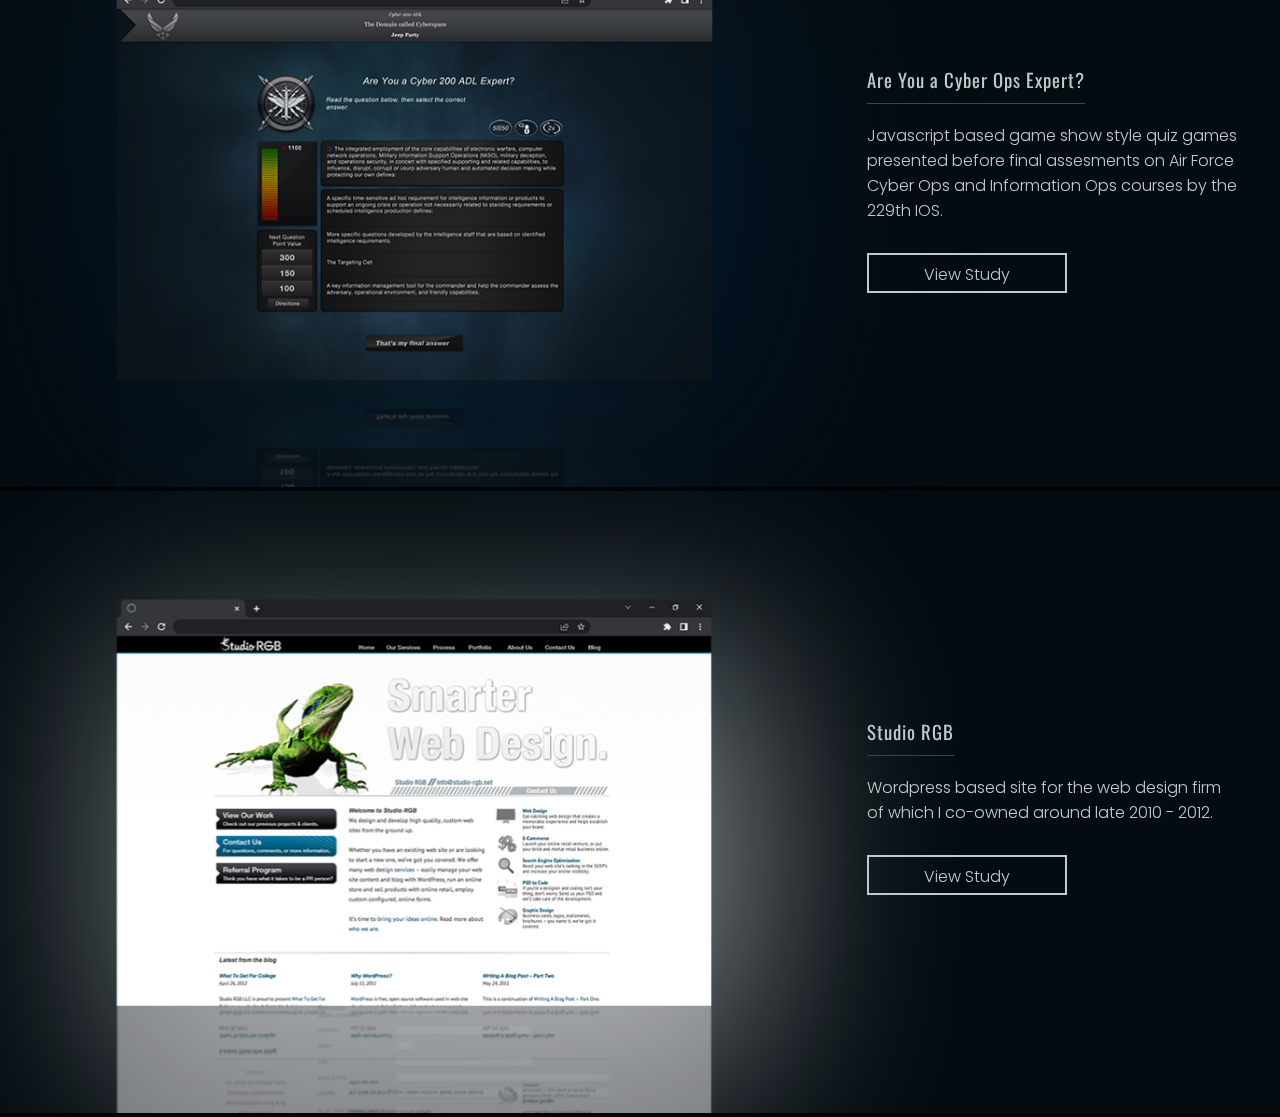
==== commit e4e6037c: "updated descriptions, minor styling" ====
--- a/index.html
+++ b/index.html
@@ -30,9 +30,9 @@
                 </div>
                 <div class="contact">
                     <h2>Where to find me</h2>
-                    <a href="#" class="mail-link"><svg class="mail-icon" xmlns="http://www.w3.org/2000/svg" viewBox="0 0 49.86 40.42"><path d="M50,38.7,5.05,45.24.12,11.35,45.05,4.82,50,38.7ZM9.91,41.33l34.29-5-13-9.91-1.83,2.46a5.18,5.18,0,0,1-3.43,2h0a5.21,5.21,0,0,1-3.86-1L19.61,28,9.91,41.33ZM4,16.27,7.4,39.4l9.68-13.27L4,16.27Zm29.08,7.61,12.94,9.89L42.73,10.91l-9.61,13ZM5.9,13.71,24,27.4a2,2,0,0,0,1.51.34h0A2,2,0,0,0,26.87,27L40.44,8.69l-34.54,5Z" transform="translate(-0.12 -4.82)"/></svg><span>eric@ericgage.us</span></a>
-                    <a href=""#><svg class="github-icon" xmlns="http://www.w3.org/2000/svg" viewBox="0 0 185.72 49.17"><path class="cls-1" d="M84.21,22.55H73.65a.49.49,0,0,0-.49.5v5.16a.5.5,0,0,0,.49.5h4.12v6.41a12.25,12.25,0,0,1-3.48.32c-3,0-7.24-1.1-7.24-10.38s4.39-10.49,8.52-10.49a16.81,16.81,0,0,1,6.08.93.5.5,0,0,0,.59-.48l1.18-5a.45.45,0,0,0-.19-.39C82.83,9.36,80.41,8,74.29,8,67.23,8,60,11,60,25.43S68.28,42,75.26,42a17.21,17.21,0,0,0,9.29-2.47.43.43,0,0,0,.16-.37V23.05A.5.5,0,0,0,84.21,22.55Z"/><path class="cls-1" d="M138.66,9.73a.49.49,0,0,0-.49-.5h-5.95a.49.49,0,0,0-.49.5V21.22h-9.27V9.73a.49.49,0,0,0-.49-.5h-6a.49.49,0,0,0-.49.5V40.86a.49.49,0,0,0,.49.49h6a.49.49,0,0,0,.49-.49V27.54h9.27V40.86a.49.49,0,0,0,.49.49h6a.49.49,0,0,0,.49-.49Z"/><path class="cls-1" d="M95.44,13.81a3.84,3.84,0,1,0-3.84,3.88A3.85,3.85,0,0,0,95.44,13.81Z"/><path class="cls-1" d="M95,34.29V19.92a.49.49,0,0,0-.49-.49H88.59a.56.56,0,0,0-.51.55V40.56c0,.61.37.79.86.79h5.34c.59,0,.73-.29.73-.79Z"/><path class="cls-1" d="M161.27,19.47h-5.9a.5.5,0,0,0-.49.5V35.23a6.66,6.66,0,0,1-3.63,1.1c-2.13,0-2.7-1-2.7-3V20a.5.5,0,0,0-.49-.5h-6a.5.5,0,0,0-.49.5V34.29c0,6.19,3.45,7.7,8.2,7.7a13.84,13.84,0,0,0,7-2.15,11.77,11.77,0,0,0,.22,1.27.51.51,0,0,0,.43.27l3.81,0a.49.49,0,0,0,.49-.49V20A.5.5,0,0,0,161.27,19.47Z"/><path class="cls-1" d="M177.4,18.77a11.07,11.07,0,0,0-5.63,1.5V9.73a.49.49,0,0,0-.49-.5h-6a.49.49,0,0,0-.49.5V40.86a.49.49,0,0,0,.49.49h4.14a.5.5,0,0,0,.44-.26,10.17,10.17,0,0,0,.25-1.44A10.64,10.64,0,0,0,177.19,42c5.42,0,8.53-2.75,8.53-12.35S180.76,18.77,177.4,18.77Zm-2.33,17.54a7.05,7.05,0,0,1-3.43-1V25.46a7.86,7.86,0,0,1,3.05-1c2.13-.19,4.17.45,4.17,5.52C178.86,35.34,177.94,36.4,175.07,36.31Z"/><path class="cls-1" d="M112.11,19.42h-4.46V13.53c0-.23-.11-.34-.37-.34h-6.08q-.36,0-.36.33v6.1l-3.26.79a.5.5,0,0,0-.35.48v3.82a.49.49,0,0,0,.49.5h3.12v9.21c0,6.84,4.79,7.51,8,7.51a13.48,13.48,0,0,0,3.54-.58.46.46,0,0,0,.28-.45V36.69a.5.5,0,0,0-.5-.49c-.26,0-.92.1-1.61.1-2.19,0-2.93-1-2.93-2.34V25.21h4.46a.49.49,0,0,0,.49-.5V19.92A.49.49,0,0,0,112.11,19.42Z"/><path class="cls-2" d="M25,0a25.23,25.23,0,0,0-7.91,49.12c1.24.25,1.7-.55,1.7-1.21s0-2.59,0-4.68c-7,1.51-8.41-3-8.41-3-1.12-2.92-2.78-3.67-2.78-3.67C5.3,35,7.75,35,7.75,35A5.26,5.26,0,0,1,11.6,37.6c2.24,3.84,5.84,2.75,7.29,2.09a5.38,5.38,0,0,1,1.57-3.38c-5.55-.59-11.39-2.76-11.39-12.44a9.89,9.89,0,0,1,2.57-6.76,9.15,9.15,0,0,1,.25-6.68S14,9.76,18.76,13a24,24,0,0,1,12.51,0c4.77-3.26,6.88-2.59,6.88-2.59a9.15,9.15,0,0,1,.25,6.68A9.66,9.66,0,0,1,41,23.87c0,9.68-5.84,11.81-11.44,12.44A5.94,5.94,0,0,1,31.23,41c0,3.38,0,6.09,0,6.93,0,.66.46,1.46,1.7,1.21A25.23,25.23,0,0,0,25,0Z"/></svg></a>
-                    <a href="#"><svg class="dribbble-icon" xmlns="http://www.w3.org/2000/svg" viewBox="0 0 199.16 50"><path d="M197.69,31.54c-.43-.31-.77-.35-1.05.24-4.85,10.49-13,5.25-12.2,5.71,1.82-.83,6.58-4.64,5.86-9.92-.43-3.22-3.19-4.65-6.14-4.13-5.13.89-7,6.42-6,11.32a9.42,9.42,0,0,0,.77,2.21c-5.78,4.72-8.09-4.21-8.36-5.28,0-.06,4.48-3.79,5.73-12.7,1.31-9.32-1.67-11-4.71-11-5.64.1-7.16,11.87-5.12,21.67a6.13,6.13,0,0,1-2.25.53c-.92-2.9-4.86-5.44-5.89-4.46-2.57,2.45.63,7.24,2.89,7.61-1.35,8.35-9.83,6.28-8.25-4.17,2.75-5.12,4.86-12.75,4.47-17.34a3.88,3.88,0,0,0-4.06-3.71c-5.23.21-5.8,12-5.19,20.33a4.33,4.33,0,0,1-2.47,1.62c-.5-2.81-5-5.65-6.11-4.28-2,2.54,1.47,7.08,3.11,7.39-1.35,8.34-9.83,6.28-8.25-4.18,2.76-5.11,4.86-12.73,4.49-17.32A3.89,3.89,0,0,0,134.85,8c-5.24.21-5.8,12-5.19,20.33A4.26,4.26,0,0,1,127.1,30c-.07-3.66-4.63-5.32-5.73-4.16-1.94,2.08.45,6.35,2.67,7.39-1.36,8.34-9.83,6.28-8.26-4.18,2.75-5.11,4.87-12.74,4.48-17.34A3.86,3.86,0,0,0,116.21,8c-5.23.21-5.65,12.57-5,20.93-1.72,7.39-7.51,16.61-6.75-1.88.07-1.29.15-1.78-.49-2.27s-1.59-.2-2.19-.18-.92.46-1.07,1.1a28.36,28.36,0,0,0-.5,5.5,9.79,9.79,0,0,1-.52,2.93c-.4,1.42-2.67,4-3.91,3.56-1.73-.6-1.16-5.46-.84-8.81.27-2.64-.59-3.82-2.79-4.25A27,27,0,0,1,88.69,24c-1.28-.41-1.56-2.82-4.27-2-1.49.44-.54,3.58-.89,5.92-1.76,11.46-5.4,11.77-7.1,6.21,7.62-18.68,2.19-26-1-26S68.37,10.34,70,24.91a5.22,5.22,0,0,0-1.87-.34c-4.8,0-8.09,3.88-8.09,8.68S63.29,42,68.1,42a7.59,7.59,0,0,0,6.35-3.28c1,1.41,2.19,3.31,4.39,3.23,6.55-.26,8.45-13.69,8.67-14.44.7.1,1.37.31,2,.41,1.07.17,1.16.6,1.13,1.67-.28,9.13,1.4,12.33,5.22,12.33,2.13,0,4-2.1,5.34-3.59,1,2,2.53,3.53,4.62,3.59,5.06.11,7-7.95,6.83-6.89-.13.83,1.64,6.83,6.86,6.86,6.45,0,7.65-7.07,7.79-8.26,0-.21,0-.24,0,0v.08a6.18,6.18,0,0,0,3.11-1.48s1.65,9.77,7.73,9.67c6.32-.12,7.52-6.53,7.67-7.78,0-.26,0-.29,0,0v0c2.44-.89,3.08-1.77,3.08-1.77s1.31,9.58,7.73,9.67c5.73.07,7.86-5.8,7.87-8.25a9.23,9.23,0,0,0,2.71-.61s2.09,8.37,7.95,8.8c2.75.21,4.82-1.55,6-2.35,2.76,2.25,12,5.1,17.78-4.76.84-1.4-.93-3.08-1.25-3.29ZM67.87,38.7c-2.81,0-4.61-2.6-4.61-5.4s1.65-5.4,4.46-5.4a3.76,3.76,0,0,1,3,1c.18.7.68,2.32.93,3.06.33,1,.73,1.83,1.12,2.74A5,5,0,0,1,67.87,38.7ZM74.71,29c-.12-.19-.09-.07-.23-.25a27.57,27.57,0,0,1-1.62-8.08c-.13-4,.54-8.73,2.52-8.73C76.72,11.91,78.14,21.46,74.71,29Zm39.57-4.18c-.31-2.38-.33-13,2.22-12.71C117.91,12.64,115.6,22.67,114.28,24.79Zm18.63,0c-.31-2.38-.32-13,2.22-12.71C136.54,12.64,134.24,22.67,132.91,24.79Zm18.49.15c-.31-2.38-.33-13,2.21-12.71C155,12.78,152.72,22.82,151.4,24.94Zm20.4-13.5c2.34-.24,2.23,10-2.44,16.37C168.75,25.49,167.83,12.24,171.8,11.44Zm9.82,21.93c-.75-3.79,1.19-6.27,3.18-6.54A1.76,1.76,0,0,1,186.7,28c.33,1.59,0,4-4.52,6.94A7,7,0,0,1,181.62,33.37Zm-79.1-11.69a2.88,2.88,0,1,0-2.89-2.88A2.88,2.88,0,0,0,102.52,21.68Z"/><path d="M0,25A24.52,24.52,0,0,1,3.35,12.45a24.82,24.82,0,0,1,9.1-9.1A24.52,24.52,0,0,1,25,0,24.52,24.52,0,0,1,37.55,3.35a24.82,24.82,0,0,1,9.1,9.1A24.52,24.52,0,0,1,50,25a24.52,24.52,0,0,1-3.35,12.55,24.82,24.82,0,0,1-9.1,9.1A24.52,24.52,0,0,1,25,50a24.52,24.52,0,0,1-12.55-3.35,24.82,24.82,0,0,1-9.1-9.1A24.52,24.52,0,0,1,0,25Zm4.15,0A20.17,20.17,0,0,0,9.4,38.75,28.57,28.57,0,0,1,17,29.8a24.88,24.88,0,0,1,10.15-5.35c-.5-1.17-1-2.22-1.45-3.15A60.82,60.82,0,0,1,7.1,24.05c-1.3,0-2.27,0-2.9-.05,0,.13,0,.3,0,.5S4.15,24.87,4.15,25Zm.65-5.15c.73.07,1.82.1,3.25.1A54.86,54.86,0,0,0,23.9,17.7,50.63,50.63,0,0,0,15.55,6.45,20.33,20.33,0,0,0,8.77,12,21.44,21.44,0,0,0,4.8,19.85Zm7.45,21.6a20.43,20.43,0,0,0,20.1,3,73.74,73.74,0,0,0-3.9-16.55A21.29,21.29,0,0,0,19.18,33,28.29,28.29,0,0,0,12.25,41.45ZM19.9,4.85A53.25,53.25,0,0,1,28.05,16.2,25,25,0,0,0,38.3,9,20.27,20.27,0,0,0,25,4.15,19.06,19.06,0,0,0,19.9,4.85Zm10,14.9c.5,1.07,1.07,2.42,1.7,4.05q3.71-.35,8.05-.35,3.1,0,6.15.15a20.09,20.09,0,0,0-4.9-12.1Q37.6,16.35,29.85,19.75ZM32.8,27.3a71.72,71.72,0,0,1,3.45,15.2A20.9,20.9,0,0,0,42.7,36a20.12,20.12,0,0,0,3-8.65q-3.64-.26-6.65-.25C37.22,27.05,35.13,27.13,32.8,27.3Z"/></svg></a>
+                    <a href="mailto:eric@ericgage.us" class="mail-link"><svg class="mail-icon" xmlns="http://www.w3.org/2000/svg" viewBox="0 0 49.86 40.42"><path d="M50,38.7,5.05,45.24.12,11.35,45.05,4.82,50,38.7ZM9.91,41.33l34.29-5-13-9.91-1.83,2.46a5.18,5.18,0,0,1-3.43,2h0a5.21,5.21,0,0,1-3.86-1L19.61,28,9.91,41.33ZM4,16.27,7.4,39.4l9.68-13.27L4,16.27Zm29.08,7.61,12.94,9.89L42.73,10.91l-9.61,13ZM5.9,13.71,24,27.4a2,2,0,0,0,1.51.34h0A2,2,0,0,0,26.87,27L40.44,8.69l-34.54,5Z" transform="translate(-0.12 -4.82)"/></svg><span>eric@ericgage.us</span></a>
+                    <a href="https://github.com/esgage" target="_blank"><svg class="github-icon" xmlns="http://www.w3.org/2000/svg" viewBox="0 0 185.72 49.17"><path class="cls-1" d="M84.21,22.55H73.65a.49.49,0,0,0-.49.5v5.16a.5.5,0,0,0,.49.5h4.12v6.41a12.25,12.25,0,0,1-3.48.32c-3,0-7.24-1.1-7.24-10.38s4.39-10.49,8.52-10.49a16.81,16.81,0,0,1,6.08.93.5.5,0,0,0,.59-.48l1.18-5a.45.45,0,0,0-.19-.39C82.83,9.36,80.41,8,74.29,8,67.23,8,60,11,60,25.43S68.28,42,75.26,42a17.21,17.21,0,0,0,9.29-2.47.43.43,0,0,0,.16-.37V23.05A.5.5,0,0,0,84.21,22.55Z"/><path class="cls-1" d="M138.66,9.73a.49.49,0,0,0-.49-.5h-5.95a.49.49,0,0,0-.49.5V21.22h-9.27V9.73a.49.49,0,0,0-.49-.5h-6a.49.49,0,0,0-.49.5V40.86a.49.49,0,0,0,.49.49h6a.49.49,0,0,0,.49-.49V27.54h9.27V40.86a.49.49,0,0,0,.49.49h6a.49.49,0,0,0,.49-.49Z"/><path class="cls-1" d="M95.44,13.81a3.84,3.84,0,1,0-3.84,3.88A3.85,3.85,0,0,0,95.44,13.81Z"/><path class="cls-1" d="M95,34.29V19.92a.49.49,0,0,0-.49-.49H88.59a.56.56,0,0,0-.51.55V40.56c0,.61.37.79.86.79h5.34c.59,0,.73-.29.73-.79Z"/><path class="cls-1" d="M161.27,19.47h-5.9a.5.5,0,0,0-.49.5V35.23a6.66,6.66,0,0,1-3.63,1.1c-2.13,0-2.7-1-2.7-3V20a.5.5,0,0,0-.49-.5h-6a.5.5,0,0,0-.49.5V34.29c0,6.19,3.45,7.7,8.2,7.7a13.84,13.84,0,0,0,7-2.15,11.77,11.77,0,0,0,.22,1.27.51.51,0,0,0,.43.27l3.81,0a.49.49,0,0,0,.49-.49V20A.5.5,0,0,0,161.27,19.47Z"/><path class="cls-1" d="M177.4,18.77a11.07,11.07,0,0,0-5.63,1.5V9.73a.49.49,0,0,0-.49-.5h-6a.49.49,0,0,0-.49.5V40.86a.49.49,0,0,0,.49.49h4.14a.5.5,0,0,0,.44-.26,10.17,10.17,0,0,0,.25-1.44A10.64,10.64,0,0,0,177.19,42c5.42,0,8.53-2.75,8.53-12.35S180.76,18.77,177.4,18.77Zm-2.33,17.54a7.05,7.05,0,0,1-3.43-1V25.46a7.86,7.86,0,0,1,3.05-1c2.13-.19,4.17.45,4.17,5.52C178.86,35.34,177.94,36.4,175.07,36.31Z"/><path class="cls-1" d="M112.11,19.42h-4.46V13.53c0-.23-.11-.34-.37-.34h-6.08q-.36,0-.36.33v6.1l-3.26.79a.5.5,0,0,0-.35.48v3.82a.49.49,0,0,0,.49.5h3.12v9.21c0,6.84,4.79,7.51,8,7.51a13.48,13.48,0,0,0,3.54-.58.46.46,0,0,0,.28-.45V36.69a.5.5,0,0,0-.5-.49c-.26,0-.92.1-1.61.1-2.19,0-2.93-1-2.93-2.34V25.21h4.46a.49.49,0,0,0,.49-.5V19.92A.49.49,0,0,0,112.11,19.42Z"/><path class="cls-2" d="M25,0a25.23,25.23,0,0,0-7.91,49.12c1.24.25,1.7-.55,1.7-1.21s0-2.59,0-4.68c-7,1.51-8.41-3-8.41-3-1.12-2.92-2.78-3.67-2.78-3.67C5.3,35,7.75,35,7.75,35A5.26,5.26,0,0,1,11.6,37.6c2.24,3.84,5.84,2.75,7.29,2.09a5.38,5.38,0,0,1,1.57-3.38c-5.55-.59-11.39-2.76-11.39-12.44a9.89,9.89,0,0,1,2.57-6.76,9.15,9.15,0,0,1,.25-6.68S14,9.76,18.76,13a24,24,0,0,1,12.51,0c4.77-3.26,6.88-2.59,6.88-2.59a9.15,9.15,0,0,1,.25,6.68A9.66,9.66,0,0,1,41,23.87c0,9.68-5.84,11.81-11.44,12.44A5.94,5.94,0,0,1,31.23,41c0,3.38,0,6.09,0,6.93,0,.66.46,1.46,1.7,1.21A25.23,25.23,0,0,0,25,0Z"/></svg></a>
+                    <a href="https://dribbble.com/ericgage" target="_blank"><svg class="dribbble-icon" xmlns="http://www.w3.org/2000/svg" viewBox="0 0 199.16 50"><path d="M197.69,31.54c-.43-.31-.77-.35-1.05.24-4.85,10.49-13,5.25-12.2,5.71,1.82-.83,6.58-4.64,5.86-9.92-.43-3.22-3.19-4.65-6.14-4.13-5.13.89-7,6.42-6,11.32a9.42,9.42,0,0,0,.77,2.21c-5.78,4.72-8.09-4.21-8.36-5.28,0-.06,4.48-3.79,5.73-12.7,1.31-9.32-1.67-11-4.71-11-5.64.1-7.16,11.87-5.12,21.67a6.13,6.13,0,0,1-2.25.53c-.92-2.9-4.86-5.44-5.89-4.46-2.57,2.45.63,7.24,2.89,7.61-1.35,8.35-9.83,6.28-8.25-4.17,2.75-5.12,4.86-12.75,4.47-17.34a3.88,3.88,0,0,0-4.06-3.71c-5.23.21-5.8,12-5.19,20.33a4.33,4.33,0,0,1-2.47,1.62c-.5-2.81-5-5.65-6.11-4.28-2,2.54,1.47,7.08,3.11,7.39-1.35,8.34-9.83,6.28-8.25-4.18,2.76-5.11,4.86-12.73,4.49-17.32A3.89,3.89,0,0,0,134.85,8c-5.24.21-5.8,12-5.19,20.33A4.26,4.26,0,0,1,127.1,30c-.07-3.66-4.63-5.32-5.73-4.16-1.94,2.08.45,6.35,2.67,7.39-1.36,8.34-9.83,6.28-8.26-4.18,2.75-5.11,4.87-12.74,4.48-17.34A3.86,3.86,0,0,0,116.21,8c-5.23.21-5.65,12.57-5,20.93-1.72,7.39-7.51,16.61-6.75-1.88.07-1.29.15-1.78-.49-2.27s-1.59-.2-2.19-.18-.92.46-1.07,1.1a28.36,28.36,0,0,0-.5,5.5,9.79,9.79,0,0,1-.52,2.93c-.4,1.42-2.67,4-3.91,3.56-1.73-.6-1.16-5.46-.84-8.81.27-2.64-.59-3.82-2.79-4.25A27,27,0,0,1,88.69,24c-1.28-.41-1.56-2.82-4.27-2-1.49.44-.54,3.58-.89,5.92-1.76,11.46-5.4,11.77-7.1,6.21,7.62-18.68,2.19-26-1-26S68.37,10.34,70,24.91a5.22,5.22,0,0,0-1.87-.34c-4.8,0-8.09,3.88-8.09,8.68S63.29,42,68.1,42a7.59,7.59,0,0,0,6.35-3.28c1,1.41,2.19,3.31,4.39,3.23,6.55-.26,8.45-13.69,8.67-14.44.7.1,1.37.31,2,.41,1.07.17,1.16.6,1.13,1.67-.28,9.13,1.4,12.33,5.22,12.33,2.13,0,4-2.1,5.34-3.59,1,2,2.53,3.53,4.62,3.59,5.06.11,7-7.95,6.83-6.89-.13.83,1.64,6.83,6.86,6.86,6.45,0,7.65-7.07,7.79-8.26,0-.21,0-.24,0,0v.08a6.18,6.18,0,0,0,3.11-1.48s1.65,9.77,7.73,9.67c6.32-.12,7.52-6.53,7.67-7.78,0-.26,0-.29,0,0v0c2.44-.89,3.08-1.77,3.08-1.77s1.31,9.58,7.73,9.67c5.73.07,7.86-5.8,7.87-8.25a9.23,9.23,0,0,0,2.71-.61s2.09,8.37,7.95,8.8c2.75.21,4.82-1.55,6-2.35,2.76,2.25,12,5.1,17.78-4.76.84-1.4-.93-3.08-1.25-3.29ZM67.87,38.7c-2.81,0-4.61-2.6-4.61-5.4s1.65-5.4,4.46-5.4a3.76,3.76,0,0,1,3,1c.18.7.68,2.32.93,3.06.33,1,.73,1.83,1.12,2.74A5,5,0,0,1,67.87,38.7ZM74.71,29c-.12-.19-.09-.07-.23-.25a27.57,27.57,0,0,1-1.62-8.08c-.13-4,.54-8.73,2.52-8.73C76.72,11.91,78.14,21.46,74.71,29Zm39.57-4.18c-.31-2.38-.33-13,2.22-12.71C117.91,12.64,115.6,22.67,114.28,24.79Zm18.63,0c-.31-2.38-.32-13,2.22-12.71C136.54,12.64,134.24,22.67,132.91,24.79Zm18.49.15c-.31-2.38-.33-13,2.21-12.71C155,12.78,152.72,22.82,151.4,24.94Zm20.4-13.5c2.34-.24,2.23,10-2.44,16.37C168.75,25.49,167.83,12.24,171.8,11.44Zm9.82,21.93c-.75-3.79,1.19-6.27,3.18-6.54A1.76,1.76,0,0,1,186.7,28c.33,1.59,0,4-4.52,6.94A7,7,0,0,1,181.62,33.37Zm-79.1-11.69a2.88,2.88,0,1,0-2.89-2.88A2.88,2.88,0,0,0,102.52,21.68Z"/><path d="M0,25A24.52,24.52,0,0,1,3.35,12.45a24.82,24.82,0,0,1,9.1-9.1A24.52,24.52,0,0,1,25,0,24.52,24.52,0,0,1,37.55,3.35a24.82,24.82,0,0,1,9.1,9.1A24.52,24.52,0,0,1,50,25a24.52,24.52,0,0,1-3.35,12.55,24.82,24.82,0,0,1-9.1,9.1A24.52,24.52,0,0,1,25,50a24.52,24.52,0,0,1-12.55-3.35,24.82,24.82,0,0,1-9.1-9.1A24.52,24.52,0,0,1,0,25Zm4.15,0A20.17,20.17,0,0,0,9.4,38.75,28.57,28.57,0,0,1,17,29.8a24.88,24.88,0,0,1,10.15-5.35c-.5-1.17-1-2.22-1.45-3.15A60.82,60.82,0,0,1,7.1,24.05c-1.3,0-2.27,0-2.9-.05,0,.13,0,.3,0,.5S4.15,24.87,4.15,25Zm.65-5.15c.73.07,1.82.1,3.25.1A54.86,54.86,0,0,0,23.9,17.7,50.63,50.63,0,0,0,15.55,6.45,20.33,20.33,0,0,0,8.77,12,21.44,21.44,0,0,0,4.8,19.85Zm7.45,21.6a20.43,20.43,0,0,0,20.1,3,73.74,73.74,0,0,0-3.9-16.55A21.29,21.29,0,0,0,19.18,33,28.29,28.29,0,0,0,12.25,41.45ZM19.9,4.85A53.25,53.25,0,0,1,28.05,16.2,25,25,0,0,0,38.3,9,20.27,20.27,0,0,0,25,4.15,19.06,19.06,0,0,0,19.9,4.85Zm10,14.9c.5,1.07,1.07,2.42,1.7,4.05q3.71-.35,8.05-.35,3.1,0,6.15.15a20.09,20.09,0,0,0-4.9-12.1Q37.6,16.35,29.85,19.75ZM32.8,27.3a71.72,71.72,0,0,1,3.45,15.2A20.9,20.9,0,0,0,42.7,36a20.12,20.12,0,0,0,3-8.65q-3.64-.26-6.65-.25C37.22,27.05,35.13,27.13,32.8,27.3Z"/></svg></a>
                 </div>
             </div>
             <a class="see-work-btn" href="#projects-container"><span>View Work</span>
@@ -50,7 +50,7 @@
                         <h3>Comforts Almanac</h3>
                         <p>A user-friendly collection of recipes focused on comfort dishes.</p>
                         <a href="comforts_almanac.html" class="cta">View Study</a>
-                        <a href="#" class="cta">View Live</a>
+                        <a href="https://comfortsalmanac.com/" target="_blank" class="cta">View Live</a>
                     </div>
                 </div>
             </div>
--- a/styles.css
+++ b/styles.css
@@ -182,18 +182,30 @@
     fill: var(--text-white);
 }
 
+.mail-link span, .mail-icon, .github-icon, .dribbble-icon{
+    transition:all .2s;
+}
+
 .mail-icon{
     height: auto;
     width: 30px;
     margin-right: 9px;
 }
 
+.mail-link:hover span{
+    color: var(--yellow);
+}
+
+.mail-link:hover .mail-icon, a:hover .github-icon, a:hover .dribbble-icon{
+    fill: var(--yellow);
+}
+
 
 .see-work-btn{
     display: block;
     text-align: center;
     text-decoration: none;
-    font-size: 22px;
+    font-size: 20px;
     font-weight: 600;
     width: 200px;
     height: 100px;
@@ -201,14 +213,28 @@
     transform: translateX(-100px);
     position: absolute;
     bottom: 50px;
+    transition: all .3s;
+}
+
+.see-work-btn span{
+    display: block;
+    height: 32px;
 }
 
 .arrow{
     fill: var(--text-white);
+    transition: all .2s;
 }
 
 .see-work-btn:hover .arrow{
-    fill: var(--yellow)
+    fill: var(--yellow);
+    margin-top: 10px;
+}
+
+.see-work-btn:hover{
+    color: var(--yellow);
+    letter-spacing: 1px;
+    font-size: 21px;
 }
 
 .cta{
@@ -300,6 +326,7 @@
 
 .study-container img{
     max-width: 100%;
+    margin: 10px 0 10px 0;
 }
 
 .study-details{
@@ -394,10 +421,6 @@
     }
 
     .study-details .links{
-        margin: 30px auto 30px auto;
-    }
-
-    .study-container img{
-        margin: 0 0 10px 0;
+        margin: 30px auto 20px auto;
     }
 }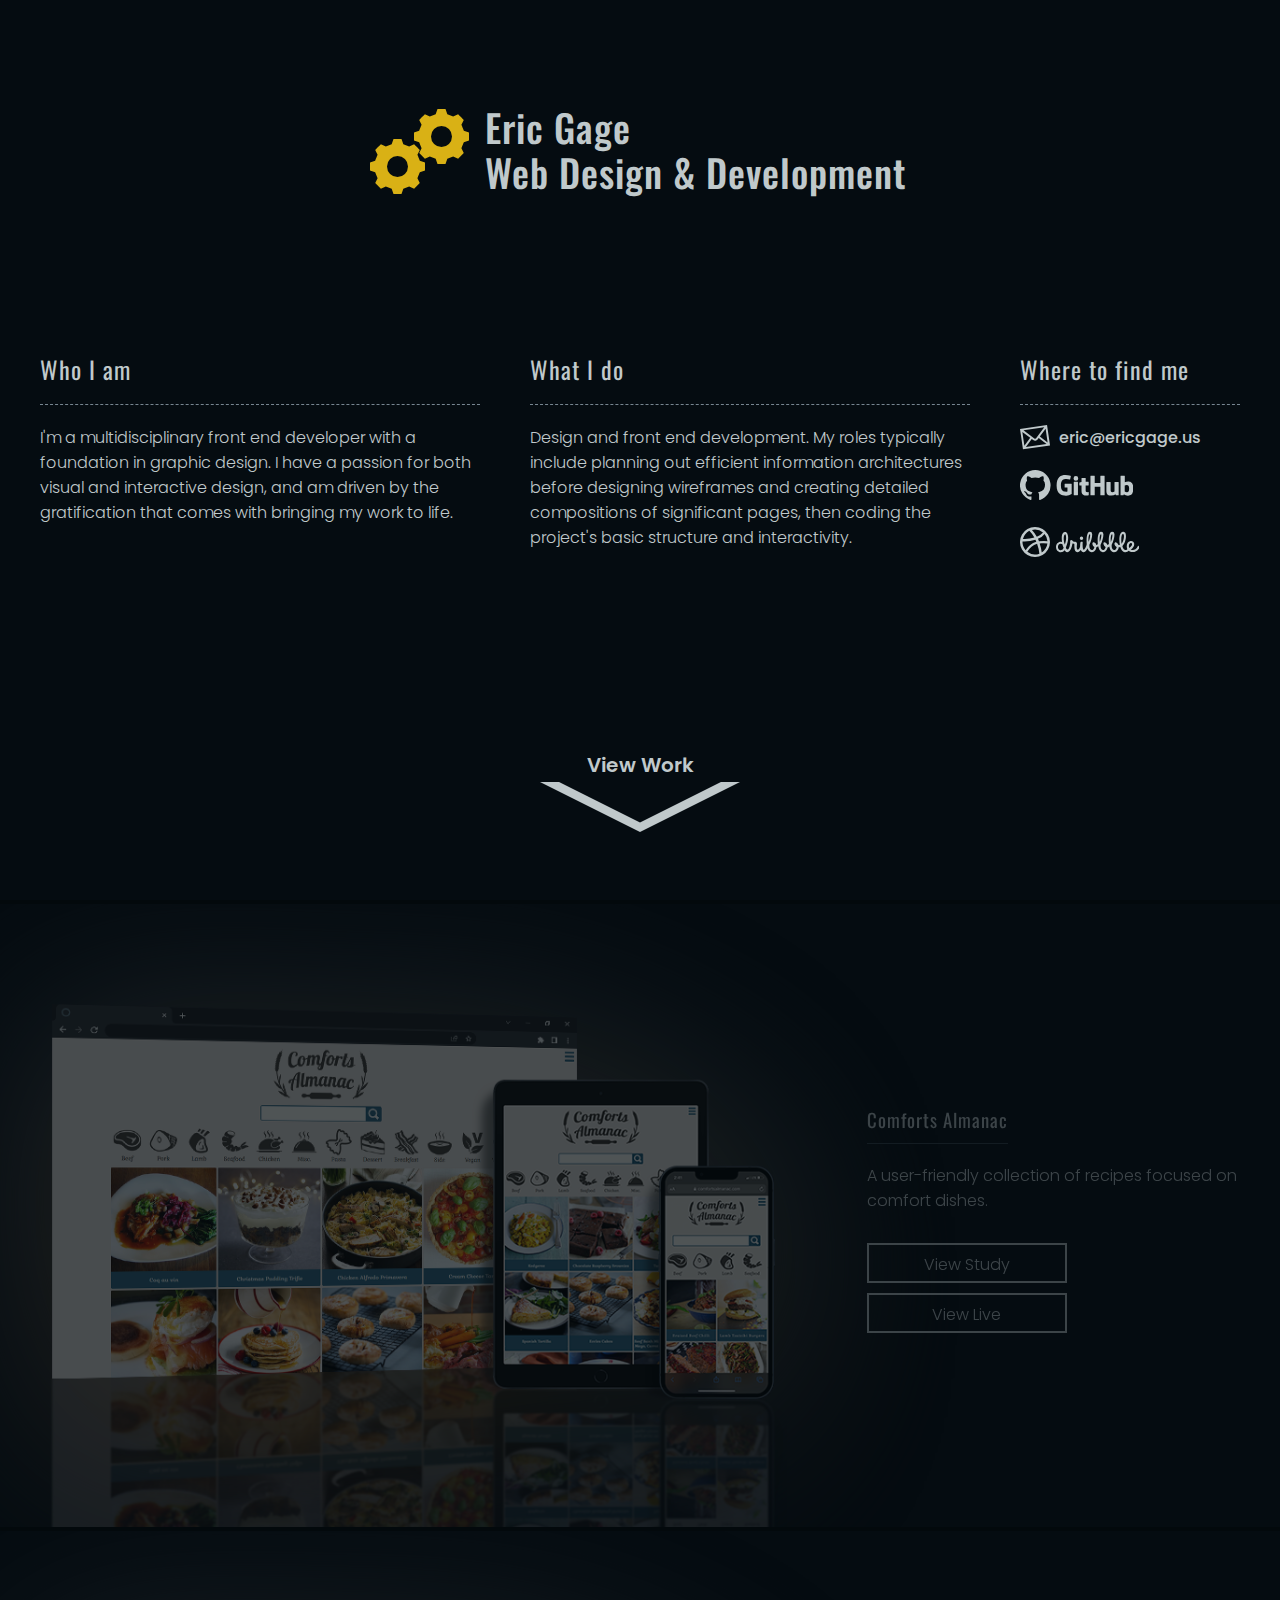
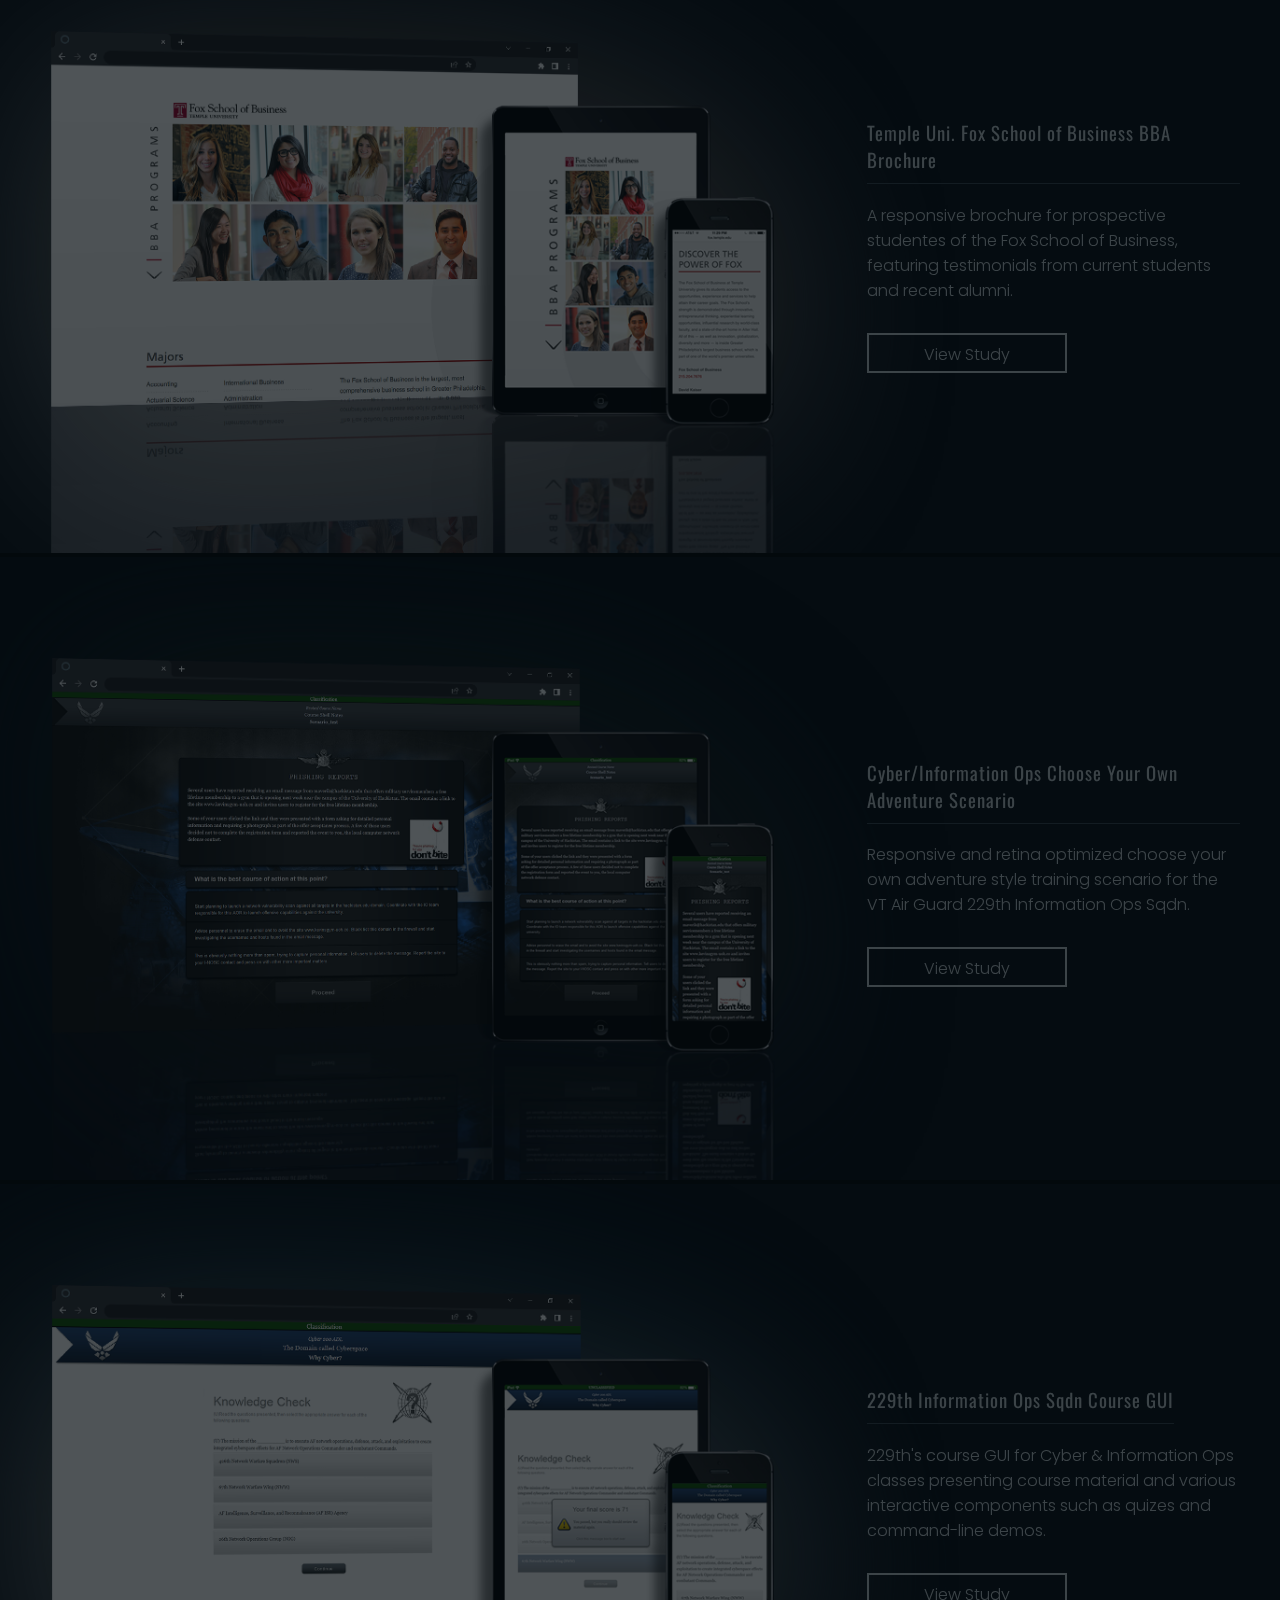
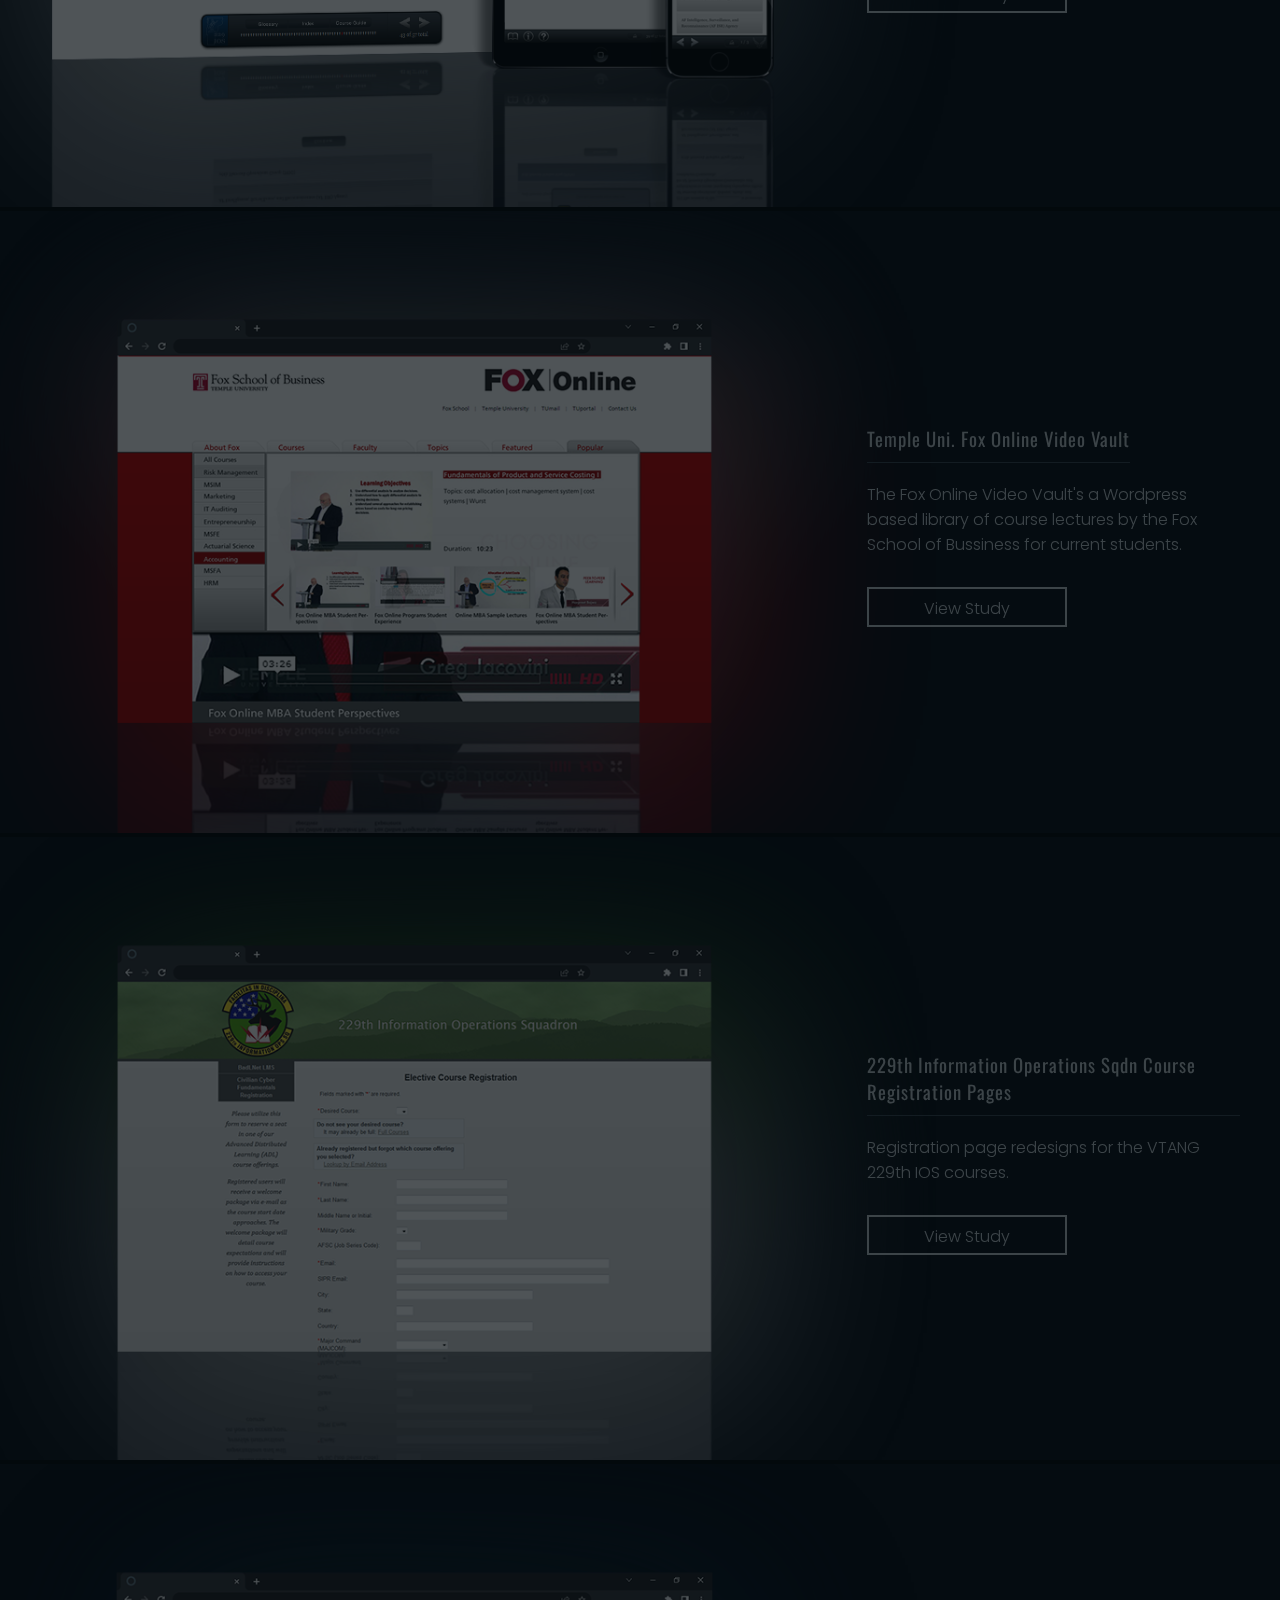
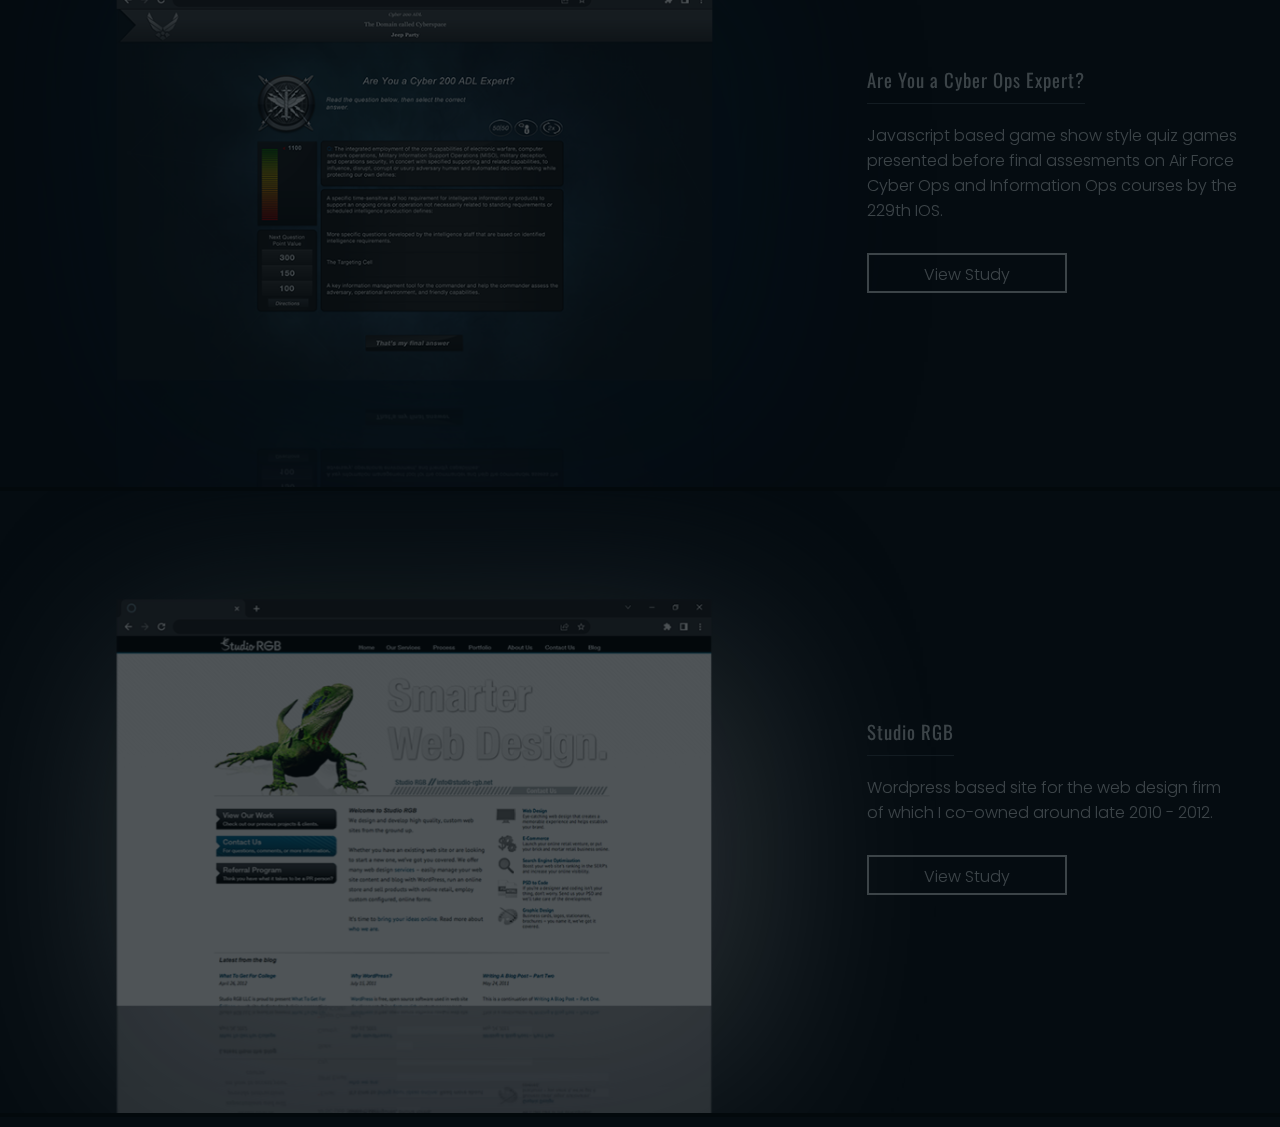
==== commit c6de85dd: "scroll highlight effect, minor img adjustments" ====
--- a/index.html
+++ b/index.html
@@ -12,7 +12,7 @@
     </head>
     <body class="home">
         <div class="header">
-            <a href="index.html">
+            <a href="/">
                 <svg class="gear" xmlns="http://www.w3.org/2000/svg" viewBox="0 0 60 60"><path class="gear_A" d="M54.38,23.63c-1.05-2.54-1.59-3.82-2.64-6.36l2.56-5.39c-3.08-3.09-3.09-3.1-6.18-6.18L42.73,8.26,36.37,5.62,34.37,0H25.63l-2,5.62L17.27,8.26,11.88,5.7C8.79,8.78,8.78,8.79,5.7,11.88l2.56,5.39c-1,2.54-1.59,3.82-2.64,6.36L0,25.63v8.74l5.62,2c1,2.54,1.59,3.82,2.64,6.36L5.7,48.12l6.18,6.18,5.39-2.56,6.36,2.64,2,5.62h8.74l2-5.62,6.36-2.64,5.39,2.56,6.18-6.18-2.56-5.39c1-2.54,1.59-3.82,2.64-6.36l5.62-2V25.63ZM30,41.45A11.45,11.45,0,1,1,41.45,30,11.45,11.45,0,0,1,30,41.45Z"/></svg>
                 <svg class="gear" xmlns="http://www.w3.org/2000/svg" viewBox="0 0 60 60"><path class="gear_B" d="M54.38,23.63c-1.05-2.54-1.59-3.82-2.64-6.36l2.56-5.39c-3.08-3.09-3.09-3.1-6.18-6.18L42.73,8.26,36.37,5.62,34.37,0H25.63l-2,5.62L17.27,8.26,11.88,5.7C8.79,8.78,8.78,8.79,5.7,11.88l2.56,5.39c-1,2.54-1.59,3.82-2.64,6.36L0,25.63v8.74l5.62,2c1,2.54,1.59,3.82,2.64,6.36L5.7,48.12l6.18,6.18,5.39-2.56,6.36,2.64,2,5.62h8.74l2-5.62,6.36-2.64,5.39,2.56,6.18-6.18-2.56-5.39c1-2.54,1.59-3.82,2.64-6.36l5.62-2V25.63ZM30,41.45A11.45,11.45,0,1,1,41.45,30,11.45,11.45,0,0,1,30,41.45Z"/></svg>
                 <h1>Eric Gage <br>Web Design &amp; Development</h1>
@@ -44,7 +44,7 @@
                 <div class="project">
                     <div class="project-img-container">
                         <canvas></canvas>
-                        <img src="images/thumbs/ca_thumb.png" loading="lazy">
+                        <img src="images/thumbs/ca_thumb.png" loading="lazy" alt="Comforts Almanac recipe website thumbnail">
                     </div>
                     <div class="project-details">
                         <h3>Comforts Almanac</h3>
@@ -58,7 +58,7 @@
                 <div class="project">
                     <div class="project-img-container">
                         <canvas></canvas>
-                        <img src="images/thumbs/brochure_thumb.png" loading="lazy">
+                        <img src="images/thumbs/brochure_thumb.png" loading="lazy" alt="brochure website thumbnail">
                     </div>
                     <div class="project-details">
                         <h3>Temple Uni. Fox School of Business BBA Brochure</h3>
@@ -71,7 +71,7 @@
                 <div class="project">
                     <div class="project-img-container">
                         <canvas></canvas>
-                        <img src="images/thumbs/scenario_thumb.png" loading="lazy">
+                        <img src="images/thumbs/scenario_thumb.png" loading="lazy" alt="choose your own adventure thumbnail">
                     </div>
                     <div class="project-details">
                         <h3>Cyber/Information Ops Choose Your Own Adventure Scenario</h3>
@@ -84,7 +84,7 @@
                 <div class="project">
                     <div class="project-img-container">
                         <canvas></canvas>
-                        <img src="images/thumbs/kc_thumb.png" loading="lazy">
+                        <img src="images/thumbs/kc_thumb.png" loading="lazy" alt="courseware GUI thumbnail">
                     </div>
                     <div class="project-details">
                         <h3>229th Information Ops Sqdn Course GUI</h3>
@@ -97,7 +97,7 @@
                 <div class="project">
                     <div class="project-img-container">
                         <canvas></canvas>
-                        <img src="images/thumbs/vault_thumb.png" loading="lazy">
+                        <img src="images/thumbs/vault_thumb.png" loading="lazy" alt="video library thumbnail">
                     </div>
                     <div class="project-details">
                         <h3>Temple Uni. Fox Online Video Vault</h3>
@@ -110,7 +110,7 @@
                 <div class="project">
                     <div class="project-img-container">
                         <canvas></canvas>
-                        <img src="images/thumbs/cr_thumb.png" loading="lazy">
+                        <img src="images/thumbs/cr_thumb.png" loading="lazy" alt="course Registration website thumbnail">
                     </div>
                     <div class="project-details">
                         <h3>229th Information Operations Sqdn Course Registration Pages</h3>
@@ -123,7 +123,7 @@
                 <div class="project">
                     <div class="project-img-container">
                         <canvas></canvas>
-                        <img src="images/thumbs/quizgame_thumb.png" loading="lazy">
+                        <img src="images/thumbs/quizgame_thumb.png" loading="lazy" alt="interactive quiz game thumbnail">
                     </div>
                     <div class="project-details">
                         <h3>Are You a Cyber Ops Expert?</h3>
@@ -136,7 +136,7 @@
                 <div class="project">
                     <div class="project-img-container">
                         <canvas></canvas>
-                        <img src="images/thumbs/srbg_thumb.png" loading="lazy">
+                        <img src="images/thumbs/srbg_thumb.png" loading="lazy" alt="studio rgb website thumbnail">
                     </div>
                     <div class="project-details">
                         <h3>Studio RGB</h3>
--- a/styles.css
+++ b/styles.css
@@ -37,7 +37,7 @@
     margin: auto;
     position: absolute;
     left: calc(50% - 275px);
-    top: 75px;
+    top: 100px;
     z-index: 20;
 }
 
@@ -47,12 +47,12 @@
 
 .header h1{
     margin: 5px 0 0 0;
-    font-size: 32px;
-    line-height: 38px;
+    font-size: 38px;
+    line-height: 45px;
     text-align: left;
     align-self: center;
     margin-left: 10px;
-    font-family: 'Oswald';
+    font-family: 'Oswald', sans-serif;
     font-weight: 500;
 }
 
@@ -98,8 +98,8 @@
 }
 
 .gear{
-    height: 50px;
-    width: 50px;
+    height: 55px;
+    width: 55px;
     align-self: center;
     margin:0;
     position: relative;
@@ -113,13 +113,13 @@
 }
 
 .gear:nth-child(1){
-    top: 17px;
+    top: 19px;
     left: 5px;
 }
 
 .gear:nth-child(2){
-    top: -10px;
-    left: -5px;
+    top: -11px;
+    left: -6px;
 }
 
 .gear:nth-child(1) path{
@@ -259,10 +259,20 @@
 
 /* projects */
 
+#projects-container{
+    padding-bottom: 10px;
+}
+
 .project-container{
     position: relative;
     overflow: hidden;
     border-bottom: 4px solid #010406;
+    transition: opacity .3s;
+    opacity: .3;
+}
+
+.highlight{
+    opacity: 1;
 }
 
 .project-container:first-child{
@@ -288,6 +298,7 @@
     z-index: 1;
     opacity: .5;
 }
+
 
 .project-img-container img{
     position: relative;
@@ -342,6 +353,30 @@
     .initial-view{
         padding: 20px;
     }
+        
+    .header{
+        top: 75px;
+    }
+
+    .header h1{
+        font-size: 32px;
+        line-height: 38px;
+    }
+
+    .gear{
+        height: 50px;
+        width: 50px;
+    }
+
+    .gear:nth-child(1){
+        top: 17px;
+        left: 5px;
+    }
+    
+    .gear:nth-child(2){
+        top: -10px;
+        left: -5px;
+    }
 
     .intro{
         flex-direction: column;
@@ -350,6 +385,11 @@
 
     .intro > div{
         margin:0;
+    }
+
+    
+    .project-container{
+        opacity: 1;
     }
 
 
@@ -393,7 +433,7 @@
     }
 
     .project-img-container{
-        padding: 100px auto auto auto;
+        padding: 100px 0 0 0;
     }
 
     canvas{
